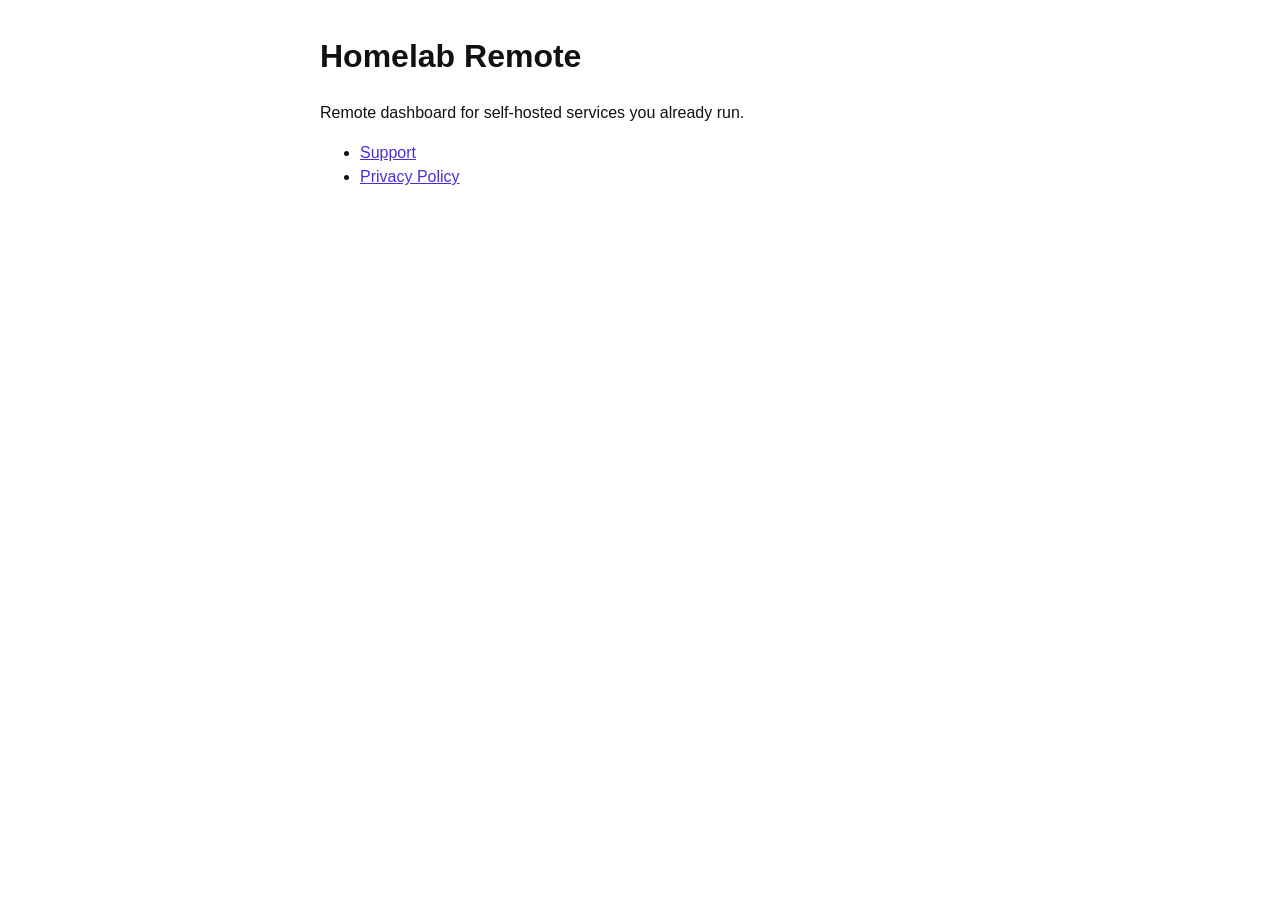
==== index.html @ 2dbc8e40 "Add Homelab Remote support and privacy pages for App Store Connect." ====
<!DOCTYPE html>
<html lang="en">
<head>
  <meta charset="utf-8" />
  <meta name="viewport" content="width=device-width, initial-scale=1" />
  <title>Homelab Remote</title>
  <style>
    body { font-family: -apple-system, BlinkMacSystemFont, "Segoe UI", sans-serif; max-width: 40rem; margin: 2rem auto; padding: 0 1.25rem; line-height: 1.5; color: #111; }
    a { color: #4b2fd6; }
  </style>
</head>
<body>
  <h1>Homelab Remote</h1>
  <p>Remote dashboard for self-hosted services you already run.</p>
  <ul>
    <li><a href="support.html">Support</a></li>
    <li><a href="privacy.html">Privacy Policy</a></li>
  </ul>
</body>
</html>
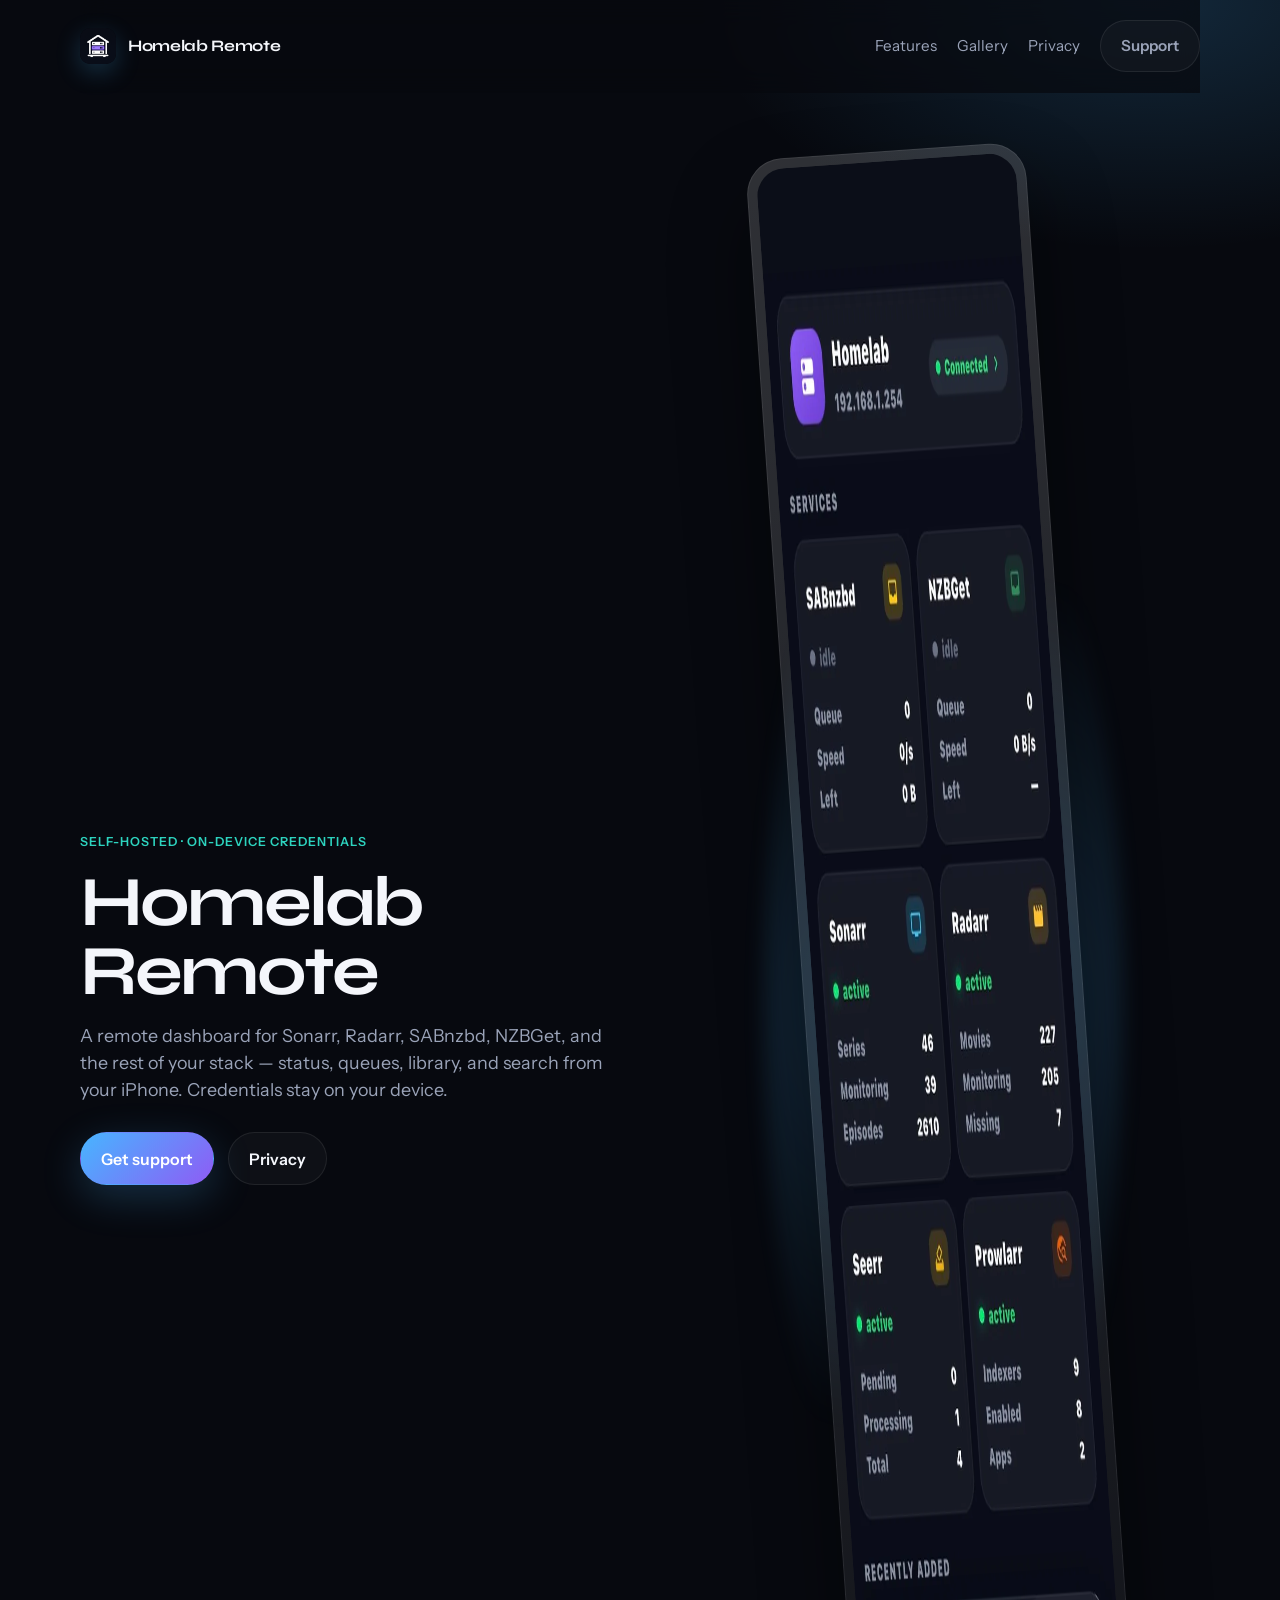
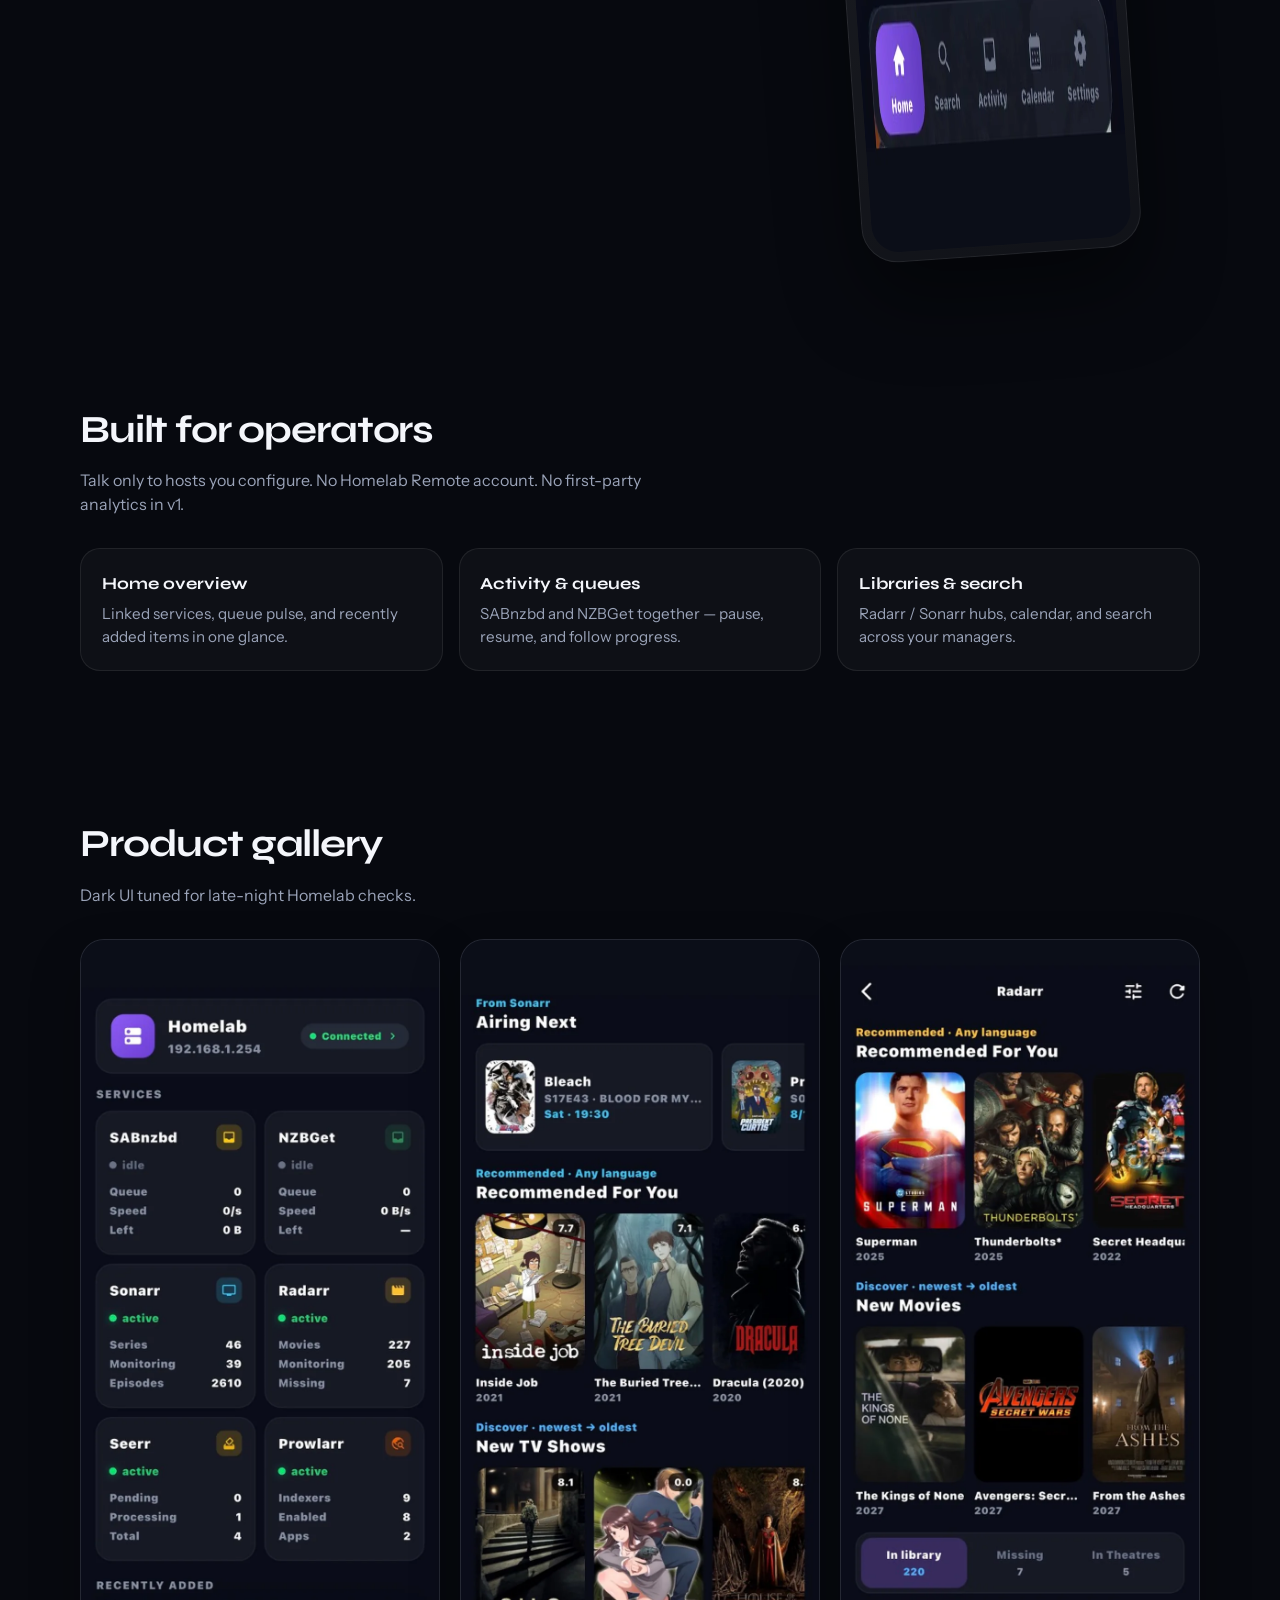
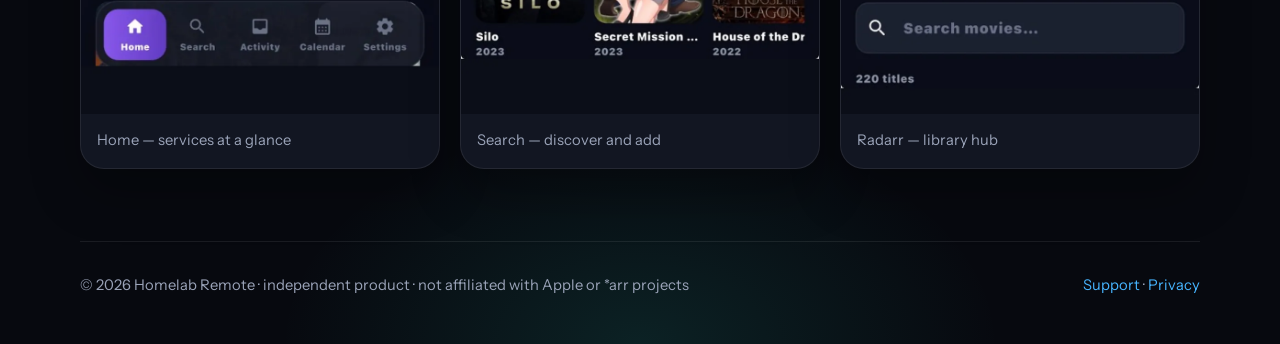
==== commit 20846dc7: "Publish stylish landing page with screenshots (site only)." ====
--- a/index.html
+++ b/index.html
@@ -3,18 +3,305 @@
 <head>
   <meta charset="utf-8" />
   <meta name="viewport" content="width=device-width, initial-scale=1" />
-  <title>Homelab Remote</title>
+  <title>Homelab Remote — your stack, on your phone</title>
+  <meta name="description" content="Homelab Remote is a remote dashboard for Sonarr, Radarr, SABnzbd, NZBGet, and other self-hosted services you already run." />
+  <link rel="icon" href="media/app-icon.png" />
+  <link rel="preconnect" href="https://fonts.googleapis.com" />
+  <link rel="preconnect" href="https://fonts.gstatic.com" crossorigin />
+  <link href="https://fonts.googleapis.com/css2?family=Instrument+Sans:wght@400;500;600;700&family=Syne:wght@600;700;800&display=swap" rel="stylesheet" />
   <style>
-    body { font-family: -apple-system, BlinkMacSystemFont, "Segoe UI", sans-serif; max-width: 40rem; margin: 2rem auto; padding: 0 1.25rem; line-height: 1.5; color: #111; }
-    a { color: #4b2fd6; }
+    :root {
+      --bg: #07090f;
+      --bg-elev: #121622;
+      --line: rgba(255,255,255,0.08);
+      --text: #f4f6fb;
+      --muted: #9aa3b8;
+      --cyan: #47b5ff;
+      --teal: #2dd4bf;
+      --violet: #8e5cf5;
+      --glow: rgba(71, 181, 255, 0.22);
+    }
+    * { box-sizing: border-box; }
+    html { scroll-behavior: smooth; }
+    body {
+      margin: 0;
+      font-family: "Instrument Sans", system-ui, sans-serif;
+      color: var(--text);
+      background:
+        radial-gradient(1200px 600px at 10% -10%, rgba(142, 92, 245, 0.28), transparent 55%),
+        radial-gradient(900px 500px at 90% 0%, rgba(71, 181, 255, 0.18), transparent 50%),
+        radial-gradient(800px 500px at 50% 100%, rgba(45, 212, 191, 0.12), transparent 45%),
+        var(--bg);
+      line-height: 1.5;
+    }
+    a { color: inherit; text-decoration: none; }
+    .wrap { width: min(1120px, calc(100% - 2.5rem)); margin-inline: auto; }
+    header {
+      display: flex;
+      align-items: center;
+      justify-content: space-between;
+      padding: 1.25rem 0;
+      position: sticky;
+      top: 0;
+      z-index: 20;
+      backdrop-filter: blur(14px);
+      background: rgba(7, 9, 15, 0.72);
+      border-bottom: 1px solid transparent;
+    }
+    header.is-stuck { border-bottom-color: var(--line); }
+    .brand {
+      display: flex;
+      align-items: center;
+      gap: 0.75rem;
+      font-family: Syne, sans-serif;
+      font-weight: 700;
+      letter-spacing: -0.02em;
+    }
+    .brand img {
+      width: 36px;
+      height: 36px;
+      border-radius: 10px;
+      box-shadow: 0 8px 24px var(--glow);
+    }
+    nav { display: flex; gap: 1.25rem; align-items: center; color: var(--muted); font-size: 0.95rem; }
+    nav a:hover { color: var(--text); }
+    .btn {
+      display: inline-flex;
+      align-items: center;
+      justify-content: center;
+      gap: 0.5rem;
+      padding: 0.85rem 1.25rem;
+      border-radius: 999px;
+      font-weight: 600;
+      border: 1px solid var(--line);
+      transition: transform 0.2s ease, background 0.2s ease, border-color 0.2s ease;
+    }
+    .btn:hover { transform: translateY(-1px); }
+    .btn-primary {
+      background: linear-gradient(135deg, var(--cyan), var(--violet));
+      border-color: transparent;
+      color: white;
+      box-shadow: 0 12px 40px var(--glow);
+    }
+    .btn-ghost { background: rgba(255,255,255,0.03); }
+    .hero {
+      display: grid;
+      grid-template-columns: 1.05fr 0.95fr;
+      gap: 2.5rem;
+      align-items: center;
+      padding: 3.5rem 0 4.5rem;
+      min-height: calc(100vh - 5rem);
+    }
+    .eyebrow {
+      color: var(--teal);
+      font-weight: 600;
+      letter-spacing: 0.08em;
+      text-transform: uppercase;
+      font-size: 0.78rem;
+      margin-bottom: 1rem;
+    }
+    h1 {
+      font-family: Syne, sans-serif;
+      font-size: clamp(2.6rem, 6vw, 4.4rem);
+      line-height: 0.98;
+      letter-spacing: -0.04em;
+      margin: 0 0 1.1rem;
+    }
+    .lede {
+      color: var(--muted);
+      font-size: 1.12rem;
+      max-width: 34rem;
+      margin: 0 0 1.75rem;
+    }
+    .cta-row { display: flex; flex-wrap: wrap; gap: 0.85rem; }
+    .phone-stage {
+      position: relative;
+      display: grid;
+      place-items: center;
+      min-height: 560px;
+    }
+    .phone-stage::before {
+      content: "";
+      position: absolute;
+      width: 70%;
+      height: 70%;
+      border-radius: 50%;
+      background: radial-gradient(circle, var(--glow), transparent 70%);
+      filter: blur(10px);
+    }
+    .phone {
+      position: relative;
+      width: min(280px, 70vw);
+      border-radius: 36px;
+      padding: 10px;
+      background: linear-gradient(160deg, rgba(255,255,255,0.16), rgba(255,255,255,0.04));
+      box-shadow:
+        0 40px 80px rgba(0,0,0,0.45),
+        inset 0 0 0 1px rgba(255,255,255,0.08);
+      transform: rotate(-4deg);
+      animation: float 6s ease-in-out infinite;
+    }
+    .phone img {
+      display: block;
+      width: 100%;
+      border-radius: 28px;
+      background: #0b0d17;
+    }
+    @keyframes float {
+      0%, 100% { transform: rotate(-4deg) translateY(0); }
+      50% { transform: rotate(-3deg) translateY(-12px); }
+    }
+    .section { padding: 4.5rem 0; }
+    .section h2 {
+      font-family: Syne, sans-serif;
+      font-size: clamp(1.8rem, 3vw, 2.5rem);
+      letter-spacing: -0.03em;
+      margin: 0 0 0.6rem;
+    }
+    .section .sub { color: var(--muted); max-width: 36rem; margin: 0 0 2rem; }
+    .shots {
+      display: grid;
+      grid-template-columns: repeat(3, 1fr);
+      gap: 1.25rem;
+    }
+    .shot {
+      margin: 0;
+      border-radius: 24px;
+      overflow: hidden;
+      border: 1px solid var(--line);
+      background: var(--bg-elev);
+      box-shadow: 0 24px 50px rgba(0,0,0,0.28);
+      transition: transform 0.25s ease;
+    }
+    .shot:hover { transform: translateY(-6px); }
+    .shot img { width: 100%; display: block; }
+    .shot figcaption {
+      padding: 0.9rem 1rem 1.1rem;
+      color: var(--muted);
+      font-size: 0.92rem;
+    }
+    .grid-3 {
+      display: grid;
+      grid-template-columns: repeat(3, 1fr);
+      gap: 1rem;
+    }
+    .card {
+      padding: 1.35rem 1.3rem;
+      border-radius: 20px;
+      background: rgba(255,255,255,0.03);
+      border: 1px solid var(--line);
+    }
+    .card h3 {
+      margin: 0 0 0.45rem;
+      font-size: 1.05rem;
+      font-family: Syne, sans-serif;
+    }
+    .card p { margin: 0; color: var(--muted); font-size: 0.95rem; }
+    footer {
+      border-top: 1px solid var(--line);
+      padding: 2rem 0 3rem;
+      color: var(--muted);
+      display: flex;
+      justify-content: space-between;
+      gap: 1rem;
+      flex-wrap: wrap;
+      font-size: 0.92rem;
+    }
+    footer a { color: var(--cyan); }
+    @media (max-width: 900px) {
+      .hero { grid-template-columns: 1fr; padding-top: 2rem; min-height: auto; }
+      .phone { transform: none; animation: none; }
+      .shots, .grid-3 { grid-template-columns: 1fr; }
+      nav .hide-sm { display: none; }
+    }
   </style>
 </head>
 <body>
-  <h1>Homelab Remote</h1>
-  <p>Remote dashboard for self-hosted services you already run.</p>
-  <ul>
-    <li><a href="support.html">Support</a></li>
-    <li><a href="privacy.html">Privacy Policy</a></li>
-  </ul>
+  <div class="wrap">
+    <header id="topnav">
+      <a class="brand" href="./">
+        <img src="media/app-icon.png" alt="" width="36" height="36" />
+        Homelab Remote
+      </a>
+      <nav>
+        <a class="hide-sm" href="#features">Features</a>
+        <a class="hide-sm" href="#gallery">Gallery</a>
+        <a class="hide-sm" href="privacy.html">Privacy</a>
+        <a class="btn btn-ghost" href="support.html">Support</a>
+      </nav>
+    </header>
+
+    <section class="hero">
+      <div>
+        <p class="eyebrow">Self-hosted · on-device credentials</p>
+        <h1>Homelab Remote</h1>
+        <p class="lede">
+          A remote dashboard for Sonarr, Radarr, SABnzbd, NZBGet, and the rest of
+          your stack — status, queues, library, and search from your iPhone.
+          Credentials stay on your device.
+        </p>
+        <div class="cta-row">
+          <a class="btn btn-primary" href="support.html">Get support</a>
+          <a class="btn btn-ghost" href="privacy.html">Privacy</a>
+        </div>
+      </div>
+      <div class="phone-stage" aria-hidden="true">
+        <div class="phone">
+          <img src="media/shot-home.webp" alt="Homelab Remote home screen" width="780" height="1688" />
+        </div>
+      </div>
+    </section>
+
+    <section class="section" id="features">
+      <h2>Built for operators</h2>
+      <p class="sub">Talk only to hosts you configure. No Homelab Remote account. No first-party analytics in v1.</p>
+      <div class="grid-3">
+        <article class="card">
+          <h3>Home overview</h3>
+          <p>Linked services, queue pulse, and recently added items in one glance.</p>
+        </article>
+        <article class="card">
+          <h3>Activity &amp; queues</h3>
+          <p>SABnzbd and NZBGet together — pause, resume, and follow progress.</p>
+        </article>
+        <article class="card">
+          <h3>Libraries &amp; search</h3>
+          <p>Radarr / Sonarr hubs, calendar, and search across your managers.</p>
+        </article>
+      </div>
+    </section>
+
+    <section class="section" id="gallery">
+      <h2>Product gallery</h2>
+      <p class="sub">Dark UI tuned for late-night Homelab checks.</p>
+      <div class="shots">
+        <figure class="shot">
+          <img src="media/shot-home.webp" alt="Home dashboard with linked services" loading="lazy" />
+          <figcaption>Home — services at a glance</figcaption>
+        </figure>
+        <figure class="shot">
+          <img src="media/shot-search.webp" alt="Search and discovery rails" loading="lazy" />
+          <figcaption>Search — discover and add</figcaption>
+        </figure>
+        <figure class="shot">
+          <img src="media/shot-radarr.webp" alt="Radarr library hub" loading="lazy" />
+          <figcaption>Radarr — library hub</figcaption>
+        </figure>
+      </div>
+    </section>
+
+    <footer>
+      <div>© <span id="y"></span> Homelab Remote · independent product · not affiliated with Apple or *arr projects</div>
+      <div>
+        <a href="support.html">Support</a> ·
+        <a href="privacy.html">Privacy</a>
+      </div>
+    </footer>
+  </div>
+  <script>
+    document.getElementById('y').textContent = new Date().getFullYear();
+    const nav = document.getElementById('topnav');
+    addEventListener('scroll', () => nav.classList.toggle('is-stuck', scrollY > 8), { passive: true });
+  </script>
 </body>
 </html>
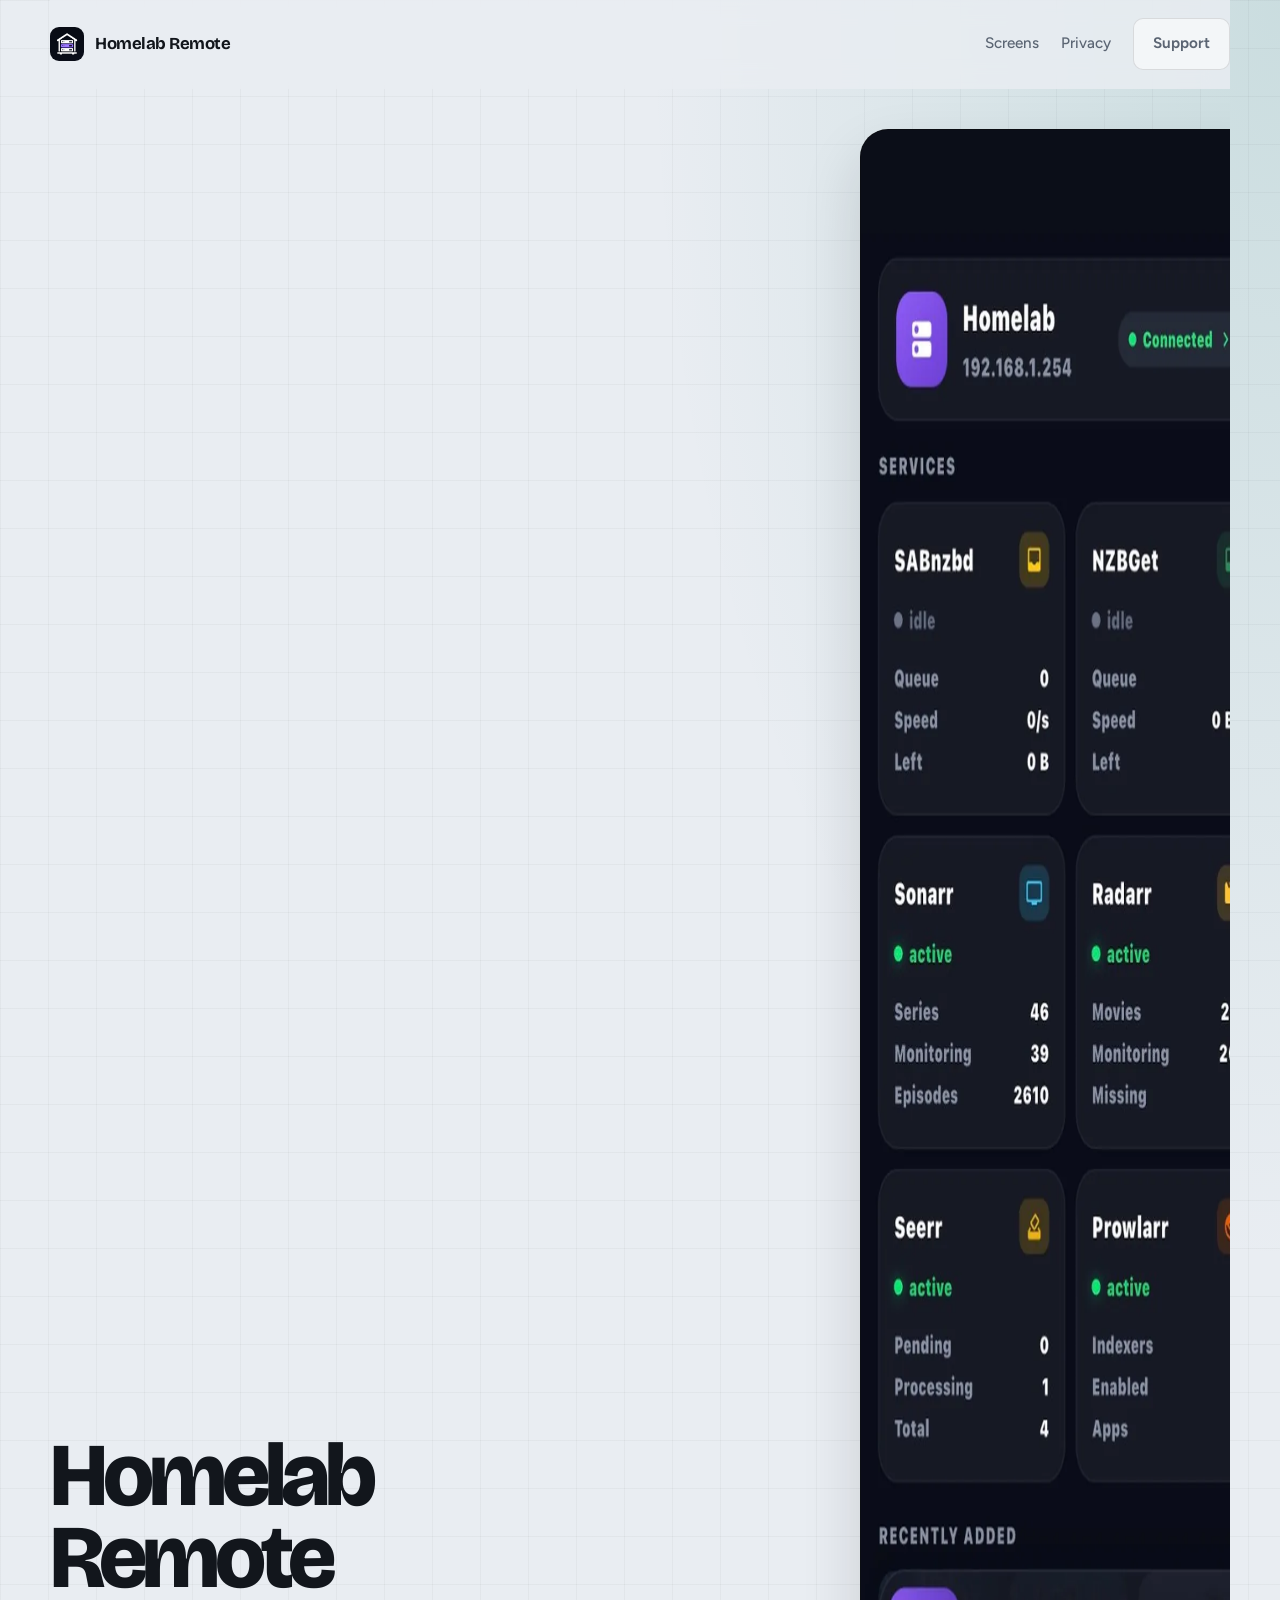
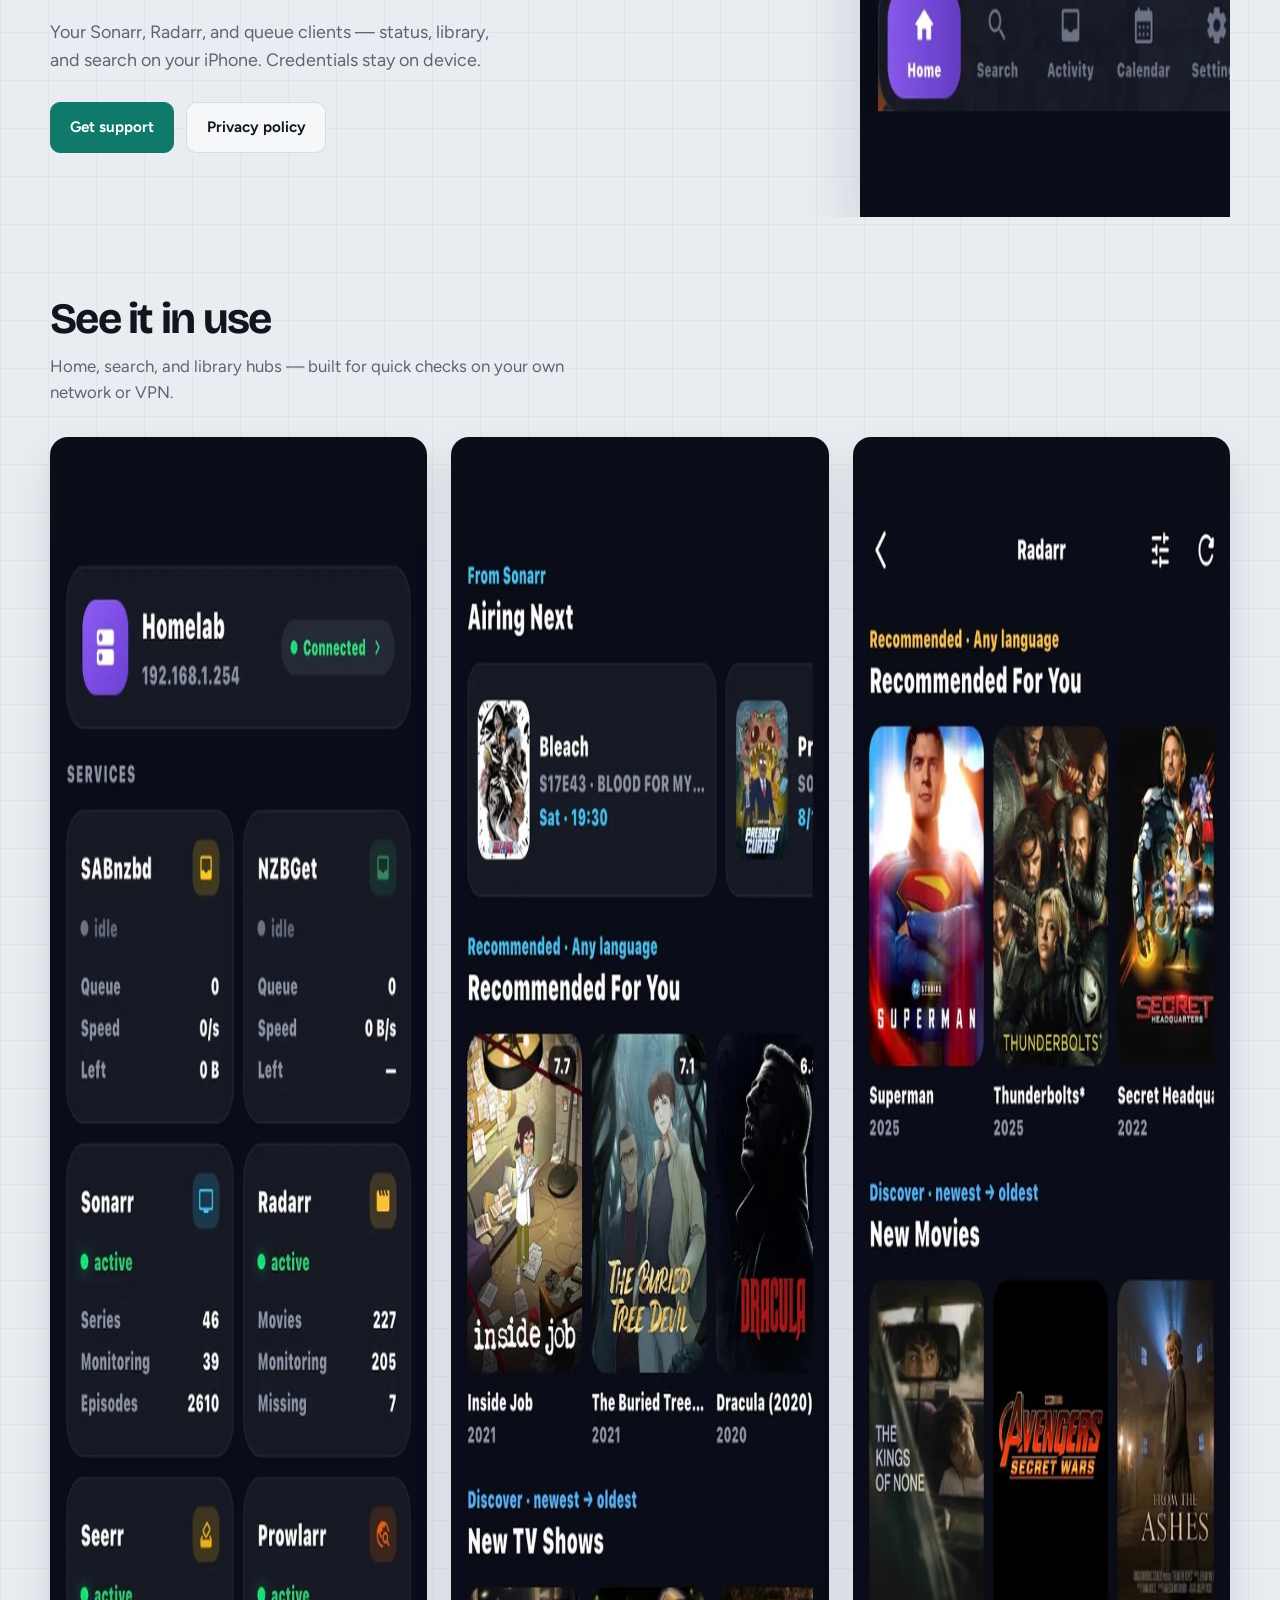
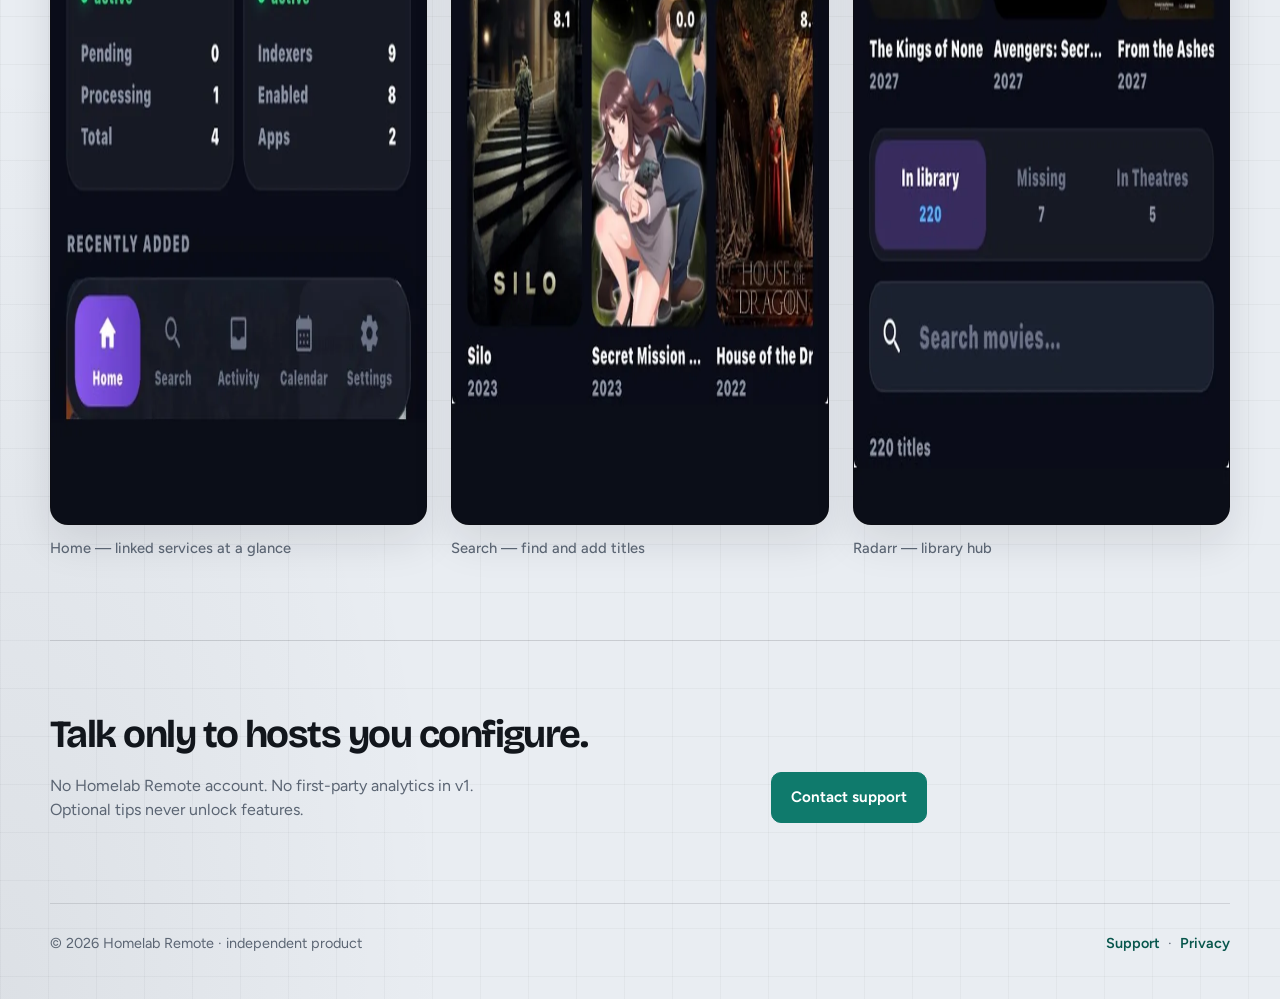
==== commit eb725637: "Redesign landing: daylight grid layout, shared styles. Replace the dark purple-glow page with a ligh" ====
--- a/index.html
+++ b/index.html
@@ -3,297 +3,80 @@
 <head>
   <meta charset="utf-8" />
   <meta name="viewport" content="width=device-width, initial-scale=1" />
-  <title>Homelab Remote — your stack, on your phone</title>
-  <meta name="description" content="Homelab Remote is a remote dashboard for Sonarr, Radarr, SABnzbd, NZBGet, and other self-hosted services you already run." />
+  <title>Homelab Remote</title>
+  <meta name="description" content="Remote control for Sonarr, Radarr, SABnzbd, NZBGet, and the rest of your self-hosted stack — from your iPhone." />
   <link rel="icon" href="media/app-icon.png" />
   <link rel="preconnect" href="https://fonts.googleapis.com" />
   <link rel="preconnect" href="https://fonts.gstatic.com" crossorigin />
-  <link href="https://fonts.googleapis.com/css2?family=Instrument+Sans:wght@400;500;600;700&family=Syne:wght@600;700;800&display=swap" rel="stylesheet" />
-  <style>
-    :root {
-      --bg: #07090f;
-      --bg-elev: #121622;
-      --line: rgba(255,255,255,0.08);
-      --text: #f4f6fb;
-      --muted: #9aa3b8;
-      --cyan: #47b5ff;
-      --teal: #2dd4bf;
-      --violet: #8e5cf5;
-      --glow: rgba(71, 181, 255, 0.22);
-    }
-    * { box-sizing: border-box; }
-    html { scroll-behavior: smooth; }
-    body {
-      margin: 0;
-      font-family: "Instrument Sans", system-ui, sans-serif;
-      color: var(--text);
-      background:
-        radial-gradient(1200px 600px at 10% -10%, rgba(142, 92, 245, 0.28), transparent 55%),
-        radial-gradient(900px 500px at 90% 0%, rgba(71, 181, 255, 0.18), transparent 50%),
-        radial-gradient(800px 500px at 50% 100%, rgba(45, 212, 191, 0.12), transparent 45%),
-        var(--bg);
-      line-height: 1.5;
-    }
-    a { color: inherit; text-decoration: none; }
-    .wrap { width: min(1120px, calc(100% - 2.5rem)); margin-inline: auto; }
-    header {
-      display: flex;
-      align-items: center;
-      justify-content: space-between;
-      padding: 1.25rem 0;
-      position: sticky;
-      top: 0;
-      z-index: 20;
-      backdrop-filter: blur(14px);
-      background: rgba(7, 9, 15, 0.72);
-      border-bottom: 1px solid transparent;
-    }
-    header.is-stuck { border-bottom-color: var(--line); }
-    .brand {
-      display: flex;
-      align-items: center;
-      gap: 0.75rem;
-      font-family: Syne, sans-serif;
-      font-weight: 700;
-      letter-spacing: -0.02em;
-    }
-    .brand img {
-      width: 36px;
-      height: 36px;
-      border-radius: 10px;
-      box-shadow: 0 8px 24px var(--glow);
-    }
-    nav { display: flex; gap: 1.25rem; align-items: center; color: var(--muted); font-size: 0.95rem; }
-    nav a:hover { color: var(--text); }
-    .btn {
-      display: inline-flex;
-      align-items: center;
-      justify-content: center;
-      gap: 0.5rem;
-      padding: 0.85rem 1.25rem;
-      border-radius: 999px;
-      font-weight: 600;
-      border: 1px solid var(--line);
-      transition: transform 0.2s ease, background 0.2s ease, border-color 0.2s ease;
-    }
-    .btn:hover { transform: translateY(-1px); }
-    .btn-primary {
-      background: linear-gradient(135deg, var(--cyan), var(--violet));
-      border-color: transparent;
-      color: white;
-      box-shadow: 0 12px 40px var(--glow);
-    }
-    .btn-ghost { background: rgba(255,255,255,0.03); }
-    .hero {
-      display: grid;
-      grid-template-columns: 1.05fr 0.95fr;
-      gap: 2.5rem;
-      align-items: center;
-      padding: 3.5rem 0 4.5rem;
-      min-height: calc(100vh - 5rem);
-    }
-    .eyebrow {
-      color: var(--teal);
-      font-weight: 600;
-      letter-spacing: 0.08em;
-      text-transform: uppercase;
-      font-size: 0.78rem;
-      margin-bottom: 1rem;
-    }
-    h1 {
-      font-family: Syne, sans-serif;
-      font-size: clamp(2.6rem, 6vw, 4.4rem);
-      line-height: 0.98;
-      letter-spacing: -0.04em;
-      margin: 0 0 1.1rem;
-    }
-    .lede {
-      color: var(--muted);
-      font-size: 1.12rem;
-      max-width: 34rem;
-      margin: 0 0 1.75rem;
-    }
-    .cta-row { display: flex; flex-wrap: wrap; gap: 0.85rem; }
-    .phone-stage {
-      position: relative;
-      display: grid;
-      place-items: center;
-      min-height: 560px;
-    }
-    .phone-stage::before {
-      content: "";
-      position: absolute;
-      width: 70%;
-      height: 70%;
-      border-radius: 50%;
-      background: radial-gradient(circle, var(--glow), transparent 70%);
-      filter: blur(10px);
-    }
-    .phone {
-      position: relative;
-      width: min(280px, 70vw);
-      border-radius: 36px;
-      padding: 10px;
-      background: linear-gradient(160deg, rgba(255,255,255,0.16), rgba(255,255,255,0.04));
-      box-shadow:
-        0 40px 80px rgba(0,0,0,0.45),
-        inset 0 0 0 1px rgba(255,255,255,0.08);
-      transform: rotate(-4deg);
-      animation: float 6s ease-in-out infinite;
-    }
-    .phone img {
-      display: block;
-      width: 100%;
-      border-radius: 28px;
-      background: #0b0d17;
-    }
-    @keyframes float {
-      0%, 100% { transform: rotate(-4deg) translateY(0); }
-      50% { transform: rotate(-3deg) translateY(-12px); }
-    }
-    .section { padding: 4.5rem 0; }
-    .section h2 {
-      font-family: Syne, sans-serif;
-      font-size: clamp(1.8rem, 3vw, 2.5rem);
-      letter-spacing: -0.03em;
-      margin: 0 0 0.6rem;
-    }
-    .section .sub { color: var(--muted); max-width: 36rem; margin: 0 0 2rem; }
-    .shots {
-      display: grid;
-      grid-template-columns: repeat(3, 1fr);
-      gap: 1.25rem;
-    }
-    .shot {
-      margin: 0;
-      border-radius: 24px;
-      overflow: hidden;
-      border: 1px solid var(--line);
-      background: var(--bg-elev);
-      box-shadow: 0 24px 50px rgba(0,0,0,0.28);
-      transition: transform 0.25s ease;
-    }
-    .shot:hover { transform: translateY(-6px); }
-    .shot img { width: 100%; display: block; }
-    .shot figcaption {
-      padding: 0.9rem 1rem 1.1rem;
-      color: var(--muted);
-      font-size: 0.92rem;
-    }
-    .grid-3 {
-      display: grid;
-      grid-template-columns: repeat(3, 1fr);
-      gap: 1rem;
-    }
-    .card {
-      padding: 1.35rem 1.3rem;
-      border-radius: 20px;
-      background: rgba(255,255,255,0.03);
-      border: 1px solid var(--line);
-    }
-    .card h3 {
-      margin: 0 0 0.45rem;
-      font-size: 1.05rem;
-      font-family: Syne, sans-serif;
-    }
-    .card p { margin: 0; color: var(--muted); font-size: 0.95rem; }
-    footer {
-      border-top: 1px solid var(--line);
-      padding: 2rem 0 3rem;
-      color: var(--muted);
-      display: flex;
-      justify-content: space-between;
-      gap: 1rem;
-      flex-wrap: wrap;
-      font-size: 0.92rem;
-    }
-    footer a { color: var(--cyan); }
-    @media (max-width: 900px) {
-      .hero { grid-template-columns: 1fr; padding-top: 2rem; min-height: auto; }
-      .phone { transform: none; animation: none; }
-      .shots, .grid-3 { grid-template-columns: 1fr; }
-      nav .hide-sm { display: none; }
-    }
-  </style>
+  <link href="https://fonts.googleapis.com/css2?family=Bricolage+Grotesque:opsz,wght@12..96,600;700;800&family=Figtree:wght@400;500;600;700&display=swap" rel="stylesheet" />
+  <link rel="stylesheet" href="site.css" />
 </head>
 <body>
   <div class="wrap">
-    <header id="topnav">
+    <header class="top" id="topnav">
       <a class="brand" href="./">
-        <img src="media/app-icon.png" alt="" width="36" height="36" />
+        <img src="media/app-icon.png" alt="" width="34" height="34" />
         Homelab Remote
       </a>
-      <nav>
-        <a class="hide-sm" href="#features">Features</a>
-        <a class="hide-sm" href="#gallery">Gallery</a>
+      <nav class="nav">
+        <a class="hide-sm" href="#gallery">Screens</a>
         <a class="hide-sm" href="privacy.html">Privacy</a>
         <a class="btn btn-ghost" href="support.html">Support</a>
       </nav>
     </header>
 
     <section class="hero">
-      <div>
-        <p class="eyebrow">Self-hosted · on-device credentials</p>
-        <h1>Homelab Remote</h1>
-        <p class="lede">
-          A remote dashboard for Sonarr, Radarr, SABnzbd, NZBGet, and the rest of
-          your stack — status, queues, library, and search from your iPhone.
-          Credentials stay on your device.
+      <div class="hero-copy">
+        <h1 class="hero-brand">Homelab Remote</h1>
+        <p class="hero-line">
+          Your Sonarr, Radarr, and queue clients — status, library, and search on your iPhone. Credentials stay on device.
         </p>
         <div class="cta-row">
           <a class="btn btn-primary" href="support.html">Get support</a>
-          <a class="btn btn-ghost" href="privacy.html">Privacy</a>
+          <a class="btn btn-ghost" href="privacy.html">Privacy policy</a>
         </div>
       </div>
-      <div class="phone-stage" aria-hidden="true">
-        <div class="phone">
-          <img src="media/shot-home.webp" alt="Homelab Remote home screen" width="780" height="1688" />
-        </div>
-      </div>
-    </section>
-
-    <section class="section" id="features">
-      <h2>Built for operators</h2>
-      <p class="sub">Talk only to hosts you configure. No Homelab Remote account. No first-party analytics in v1.</p>
-      <div class="grid-3">
-        <article class="card">
-          <h3>Home overview</h3>
-          <p>Linked services, queue pulse, and recently added items in one glance.</p>
-        </article>
-        <article class="card">
-          <h3>Activity &amp; queues</h3>
-          <p>SABnzbd and NZBGet together — pause, resume, and follow progress.</p>
-        </article>
-        <article class="card">
-          <h3>Libraries &amp; search</h3>
-          <p>Radarr / Sonarr hubs, calendar, and search across your managers.</p>
-        </article>
+      <div class="hero-visual" aria-hidden="true">
+        <img src="media/shot-home.webp" alt="" width="780" height="1688" />
       </div>
     </section>
 
     <section class="section" id="gallery">
-      <h2>Product gallery</h2>
-      <p class="sub">Dark UI tuned for late-night Homelab checks.</p>
-      <div class="shots">
-        <figure class="shot">
-          <img src="media/shot-home.webp" alt="Home dashboard with linked services" loading="lazy" />
-          <figcaption>Home — services at a glance</figcaption>
+      <div class="section-head">
+        <h2>See it in use</h2>
+        <p class="sub">Home, search, and library hubs — built for quick checks on your own network or VPN.</p>
+      </div>
+      <div class="gallery">
+        <figure>
+          <img src="media/shot-home.webp" alt="Home dashboard with linked services" loading="lazy" width="780" height="1688" />
+          <figcaption>Home — linked services at a glance</figcaption>
         </figure>
-        <figure class="shot">
-          <img src="media/shot-search.webp" alt="Search and discovery rails" loading="lazy" />
-          <figcaption>Search — discover and add</figcaption>
+        <figure>
+          <img src="media/shot-search.webp" alt="Search across managers" loading="lazy" width="780" height="1688" />
+          <figcaption>Search — find and add titles</figcaption>
         </figure>
-        <figure class="shot">
-          <img src="media/shot-radarr.webp" alt="Radarr library hub" loading="lazy" />
+        <figure>
+          <img src="media/shot-radarr.webp" alt="Radarr library hub" loading="lazy" width="780" height="1688" />
           <figcaption>Radarr — library hub</figcaption>
         </figure>
       </div>
     </section>
 
-    <footer>
-      <div>© <span id="y"></span> Homelab Remote · independent product · not affiliated with Apple or *arr projects</div>
+    <section class="closing">
       <div>
-        <a href="support.html">Support</a> ·
+        <h2>Talk only to hosts you configure.</h2>
+        <p>No Homelab Remote account. No first-party analytics in v1. Optional tips never unlock features.</p>
+      </div>
+      <div>
+        <a class="btn btn-primary" href="support.html">Contact support</a>
+      </div>
+    </section>
+
+    <footer class="site-footer">
+      <div>© <span id="y"></span> Homelab Remote · independent product</div>
+      <div>
+        <a href="support.html">Support</a>
+        &nbsp;·&nbsp;
         <a href="privacy.html">Privacy</a>
       </div>
     </footer>
--- a/site.css
+++ b/site.css
@@ -0,0 +1,311 @@
+:root {
+  --paper: #e9edf2;
+  --ink: #12161c;
+  --muted: #5b6573;
+  --line: rgba(18, 22, 28, 0.12);
+  --accent: #0f7a6c;
+  --accent-ink: #08564c;
+  --surface: rgba(255, 255, 255, 0.55);
+  --shadow: 0 28px 60px rgba(18, 22, 28, 0.14);
+  --font-display: "Bricolage Grotesque", sans-serif;
+  --font-body: "Figtree", system-ui, sans-serif;
+}
+
+* { box-sizing: border-box; }
+html { scroll-behavior: smooth; }
+body {
+  margin: 0;
+  color: var(--ink);
+  font-family: var(--font-body);
+  background-color: var(--paper);
+  background-image:
+    linear-gradient(rgba(18, 22, 28, 0.035) 1px, transparent 1px),
+    linear-gradient(90deg, rgba(18, 22, 28, 0.035) 1px, transparent 1px),
+    radial-gradient(ellipse 90% 55% at 100% 0%, rgba(15, 122, 108, 0.14), transparent 55%),
+    radial-gradient(ellipse 70% 45% at 0% 100%, rgba(18, 22, 28, 0.06), transparent 50%);
+  background-size: 48px 48px, 48px 48px, auto, auto;
+  line-height: 1.55;
+  min-height: 100vh;
+}
+a { color: inherit; text-decoration: none; }
+img { max-width: 100%; display: block; }
+
+.wrap {
+  width: min(1180px, calc(100% - 2.5rem));
+  margin-inline: auto;
+}
+
+.top {
+  display: flex;
+  align-items: center;
+  justify-content: space-between;
+  padding: 1.15rem 0;
+  position: sticky;
+  top: 0;
+  z-index: 30;
+  backdrop-filter: blur(12px);
+  background: color-mix(in srgb, var(--paper) 82%, transparent);
+  border-bottom: 1px solid transparent;
+}
+.top.is-stuck { border-bottom-color: var(--line); }
+
+.brand {
+  display: inline-flex;
+  align-items: center;
+  gap: 0.7rem;
+  font-family: var(--font-display);
+  font-weight: 700;
+  letter-spacing: -0.03em;
+  font-size: 1.05rem;
+}
+.brand img {
+  width: 34px;
+  height: 34px;
+  border-radius: 9px;
+}
+
+.nav {
+  display: flex;
+  gap: 1.35rem;
+  align-items: center;
+  color: var(--muted);
+  font-size: 0.95rem;
+  font-weight: 500;
+}
+.nav a:hover { color: var(--ink); }
+
+.btn {
+  display: inline-flex;
+  align-items: center;
+  justify-content: center;
+  gap: 0.45rem;
+  padding: 0.8rem 1.2rem;
+  border-radius: 10px;
+  font-weight: 650;
+  font-size: 0.95rem;
+  border: 1px solid var(--line);
+  transition: transform 0.25s ease, background 0.25s ease, color 0.25s ease;
+}
+.btn:hover { transform: translateY(-2px); }
+.btn-primary {
+  background: var(--accent);
+  border-color: var(--accent);
+  color: #fff;
+}
+.btn-primary:hover { background: var(--accent-ink); }
+.btn-ghost {
+  background: var(--surface);
+}
+
+/* —— Landing hero: one composition —— */
+.hero {
+  display: grid;
+  grid-template-columns: minmax(0, 0.95fr) minmax(0, 1.05fr);
+  gap: 1.5rem;
+  align-items: end;
+  min-height: calc(100svh - 4.5rem);
+  padding: 2.5rem 0 0;
+  overflow: hidden;
+}
+.hero-copy {
+  padding-bottom: 4rem;
+  animation: rise 0.8s ease both;
+}
+.hero-brand {
+  font-family: var(--font-display);
+  font-weight: 800;
+  font-size: clamp(3rem, 8vw, 5.6rem);
+  line-height: 0.92;
+  letter-spacing: -0.055em;
+  margin: 0 0 1.15rem;
+}
+.hero-line {
+  margin: 0 0 1.75rem;
+  max-width: 28rem;
+  color: var(--muted);
+  font-size: 1.12rem;
+}
+.cta-row {
+  display: flex;
+  flex-wrap: wrap;
+  gap: 0.75rem;
+}
+
+.hero-visual {
+  position: relative;
+  display: flex;
+  align-items: flex-end;
+  justify-content: flex-end;
+  min-height: 560px;
+  margin-right: calc((100vw - min(1180px, 100vw - 2.5rem)) / -2);
+  animation: slide-in 1s cubic-bezier(0.22, 1, 0.36, 1) 0.15s both;
+}
+.hero-visual img {
+  width: min(420px, 78vw);
+  border-radius: 28px 0 0 0;
+  box-shadow: var(--shadow);
+  border: 1px solid var(--line);
+  border-right: 0;
+  background: #0b0d12;
+}
+
+.section {
+  padding: 5rem 0 1rem;
+}
+.section-head {
+  max-width: 34rem;
+  margin-bottom: 2rem;
+  animation: rise 0.7s ease both;
+}
+.section h2 {
+  font-family: var(--font-display);
+  font-size: clamp(1.9rem, 3.4vw, 2.7rem);
+  letter-spacing: -0.04em;
+  line-height: 1.05;
+  margin: 0 0 0.65rem;
+}
+.section p.sub {
+  margin: 0;
+  color: var(--muted);
+  font-size: 1.05rem;
+}
+
+.gallery {
+  display: grid;
+  grid-template-columns: repeat(3, 1fr);
+  gap: 1.5rem;
+  padding-bottom: 2rem;
+}
+.gallery figure {
+  margin: 0;
+  animation: rise 0.75s ease both;
+}
+.gallery figure:nth-child(2) { animation-delay: 0.08s; }
+.gallery figure:nth-child(3) { animation-delay: 0.16s; }
+.gallery img {
+  width: 100%;
+  border-radius: 18px;
+  border: 1px solid var(--line);
+  box-shadow: 0 18px 40px rgba(18, 22, 28, 0.1);
+  background: #0b0d12;
+  transition: transform 0.35s ease;
+}
+.gallery figure:hover img { transform: translateY(-6px); }
+.gallery figcaption {
+  margin-top: 0.75rem;
+  color: var(--muted);
+  font-size: 0.92rem;
+  font-weight: 500;
+}
+
+.closing {
+  padding: 4rem 0 5rem;
+  border-top: 1px solid var(--line);
+  margin-top: 2rem;
+  display: grid;
+  grid-template-columns: 1.2fr 0.8fr;
+  gap: 2rem;
+  align-items: end;
+}
+.closing h2 {
+  font-family: var(--font-display);
+  font-size: clamp(1.8rem, 3vw, 2.4rem);
+  letter-spacing: -0.04em;
+  margin: 0 0 0.6rem;
+}
+.closing p {
+  margin: 0;
+  color: var(--muted);
+  max-width: 28rem;
+}
+
+.site-footer {
+  border-top: 1px solid var(--line);
+  padding: 1.75rem 0 2.75rem;
+  display: flex;
+  justify-content: space-between;
+  gap: 1rem;
+  flex-wrap: wrap;
+  color: var(--muted);
+  font-size: 0.9rem;
+}
+.site-footer a {
+  color: var(--accent-ink);
+  font-weight: 600;
+}
+
+/* —— Support / Privacy —— */
+.page {
+  padding: 2.5rem 0 4rem;
+  max-width: 40rem;
+  animation: rise 0.65s ease both;
+}
+.page h1 {
+  font-family: var(--font-display);
+  font-size: clamp(2rem, 5vw, 2.8rem);
+  letter-spacing: -0.04em;
+  line-height: 1.05;
+  margin: 0 0 0.5rem;
+}
+.page .lede {
+  color: var(--muted);
+  margin: 0 0 2rem;
+}
+.page h2 {
+  font-family: var(--font-display);
+  font-size: 1.15rem;
+  letter-spacing: -0.02em;
+  margin: 2rem 0 0.55rem;
+}
+.page p, .page li { color: #2a313c; }
+.page ul { padding-left: 1.15rem; }
+.page a { color: var(--accent-ink); font-weight: 600; text-decoration: underline; text-underline-offset: 3px; }
+.back {
+  display: inline-flex;
+  align-items: center;
+  gap: 0.35rem;
+  color: var(--muted);
+  font-weight: 600;
+  font-size: 0.92rem;
+  margin-bottom: 1.5rem;
+  text-decoration: none;
+}
+.back:hover { color: var(--ink); }
+
+@keyframes rise {
+  from { opacity: 0; transform: translateY(18px); }
+  to { opacity: 1; transform: translateY(0); }
+}
+@keyframes slide-in {
+  from { opacity: 0; transform: translateX(48px); }
+  to { opacity: 1; transform: translateX(0); }
+}
+
+@media (max-width: 900px) {
+  .hero {
+    grid-template-columns: 1fr;
+    min-height: auto;
+    padding-top: 1.5rem;
+  }
+  .hero-copy { padding-bottom: 1.5rem; }
+  .hero-visual {
+    margin-right: -1.25rem;
+    min-height: 0;
+    justify-content: center;
+  }
+  .hero-visual img {
+    width: min(300px, 72vw);
+    border-radius: 24px 24px 0 0;
+    border-right: 1px solid var(--line);
+  }
+  .gallery { grid-template-columns: 1fr; max-width: 320px; }
+  .closing { grid-template-columns: 1fr; }
+  .nav .hide-sm { display: none; }
+}
+
+@media (prefers-reduced-motion: reduce) {
+  *, *::before, *::after {
+    animation: none !important;
+    transition: none !important;
+  }
+}
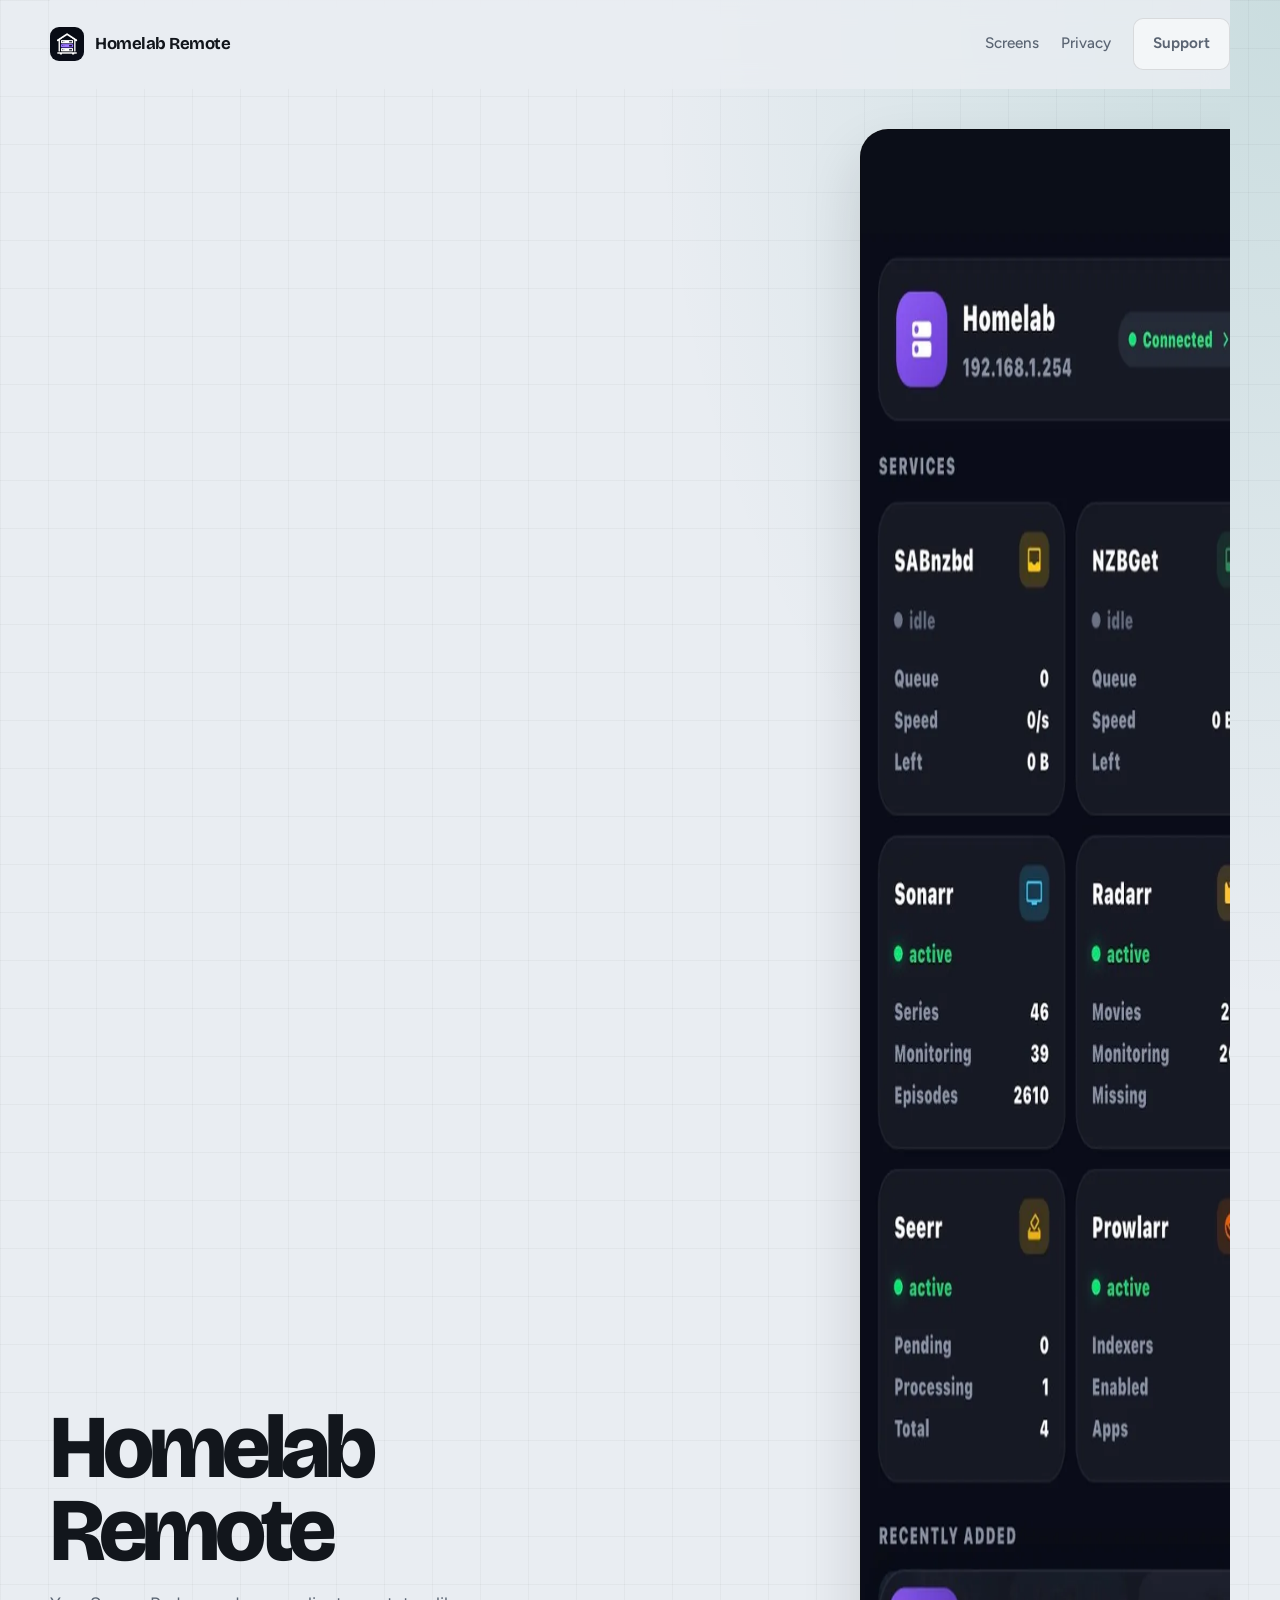
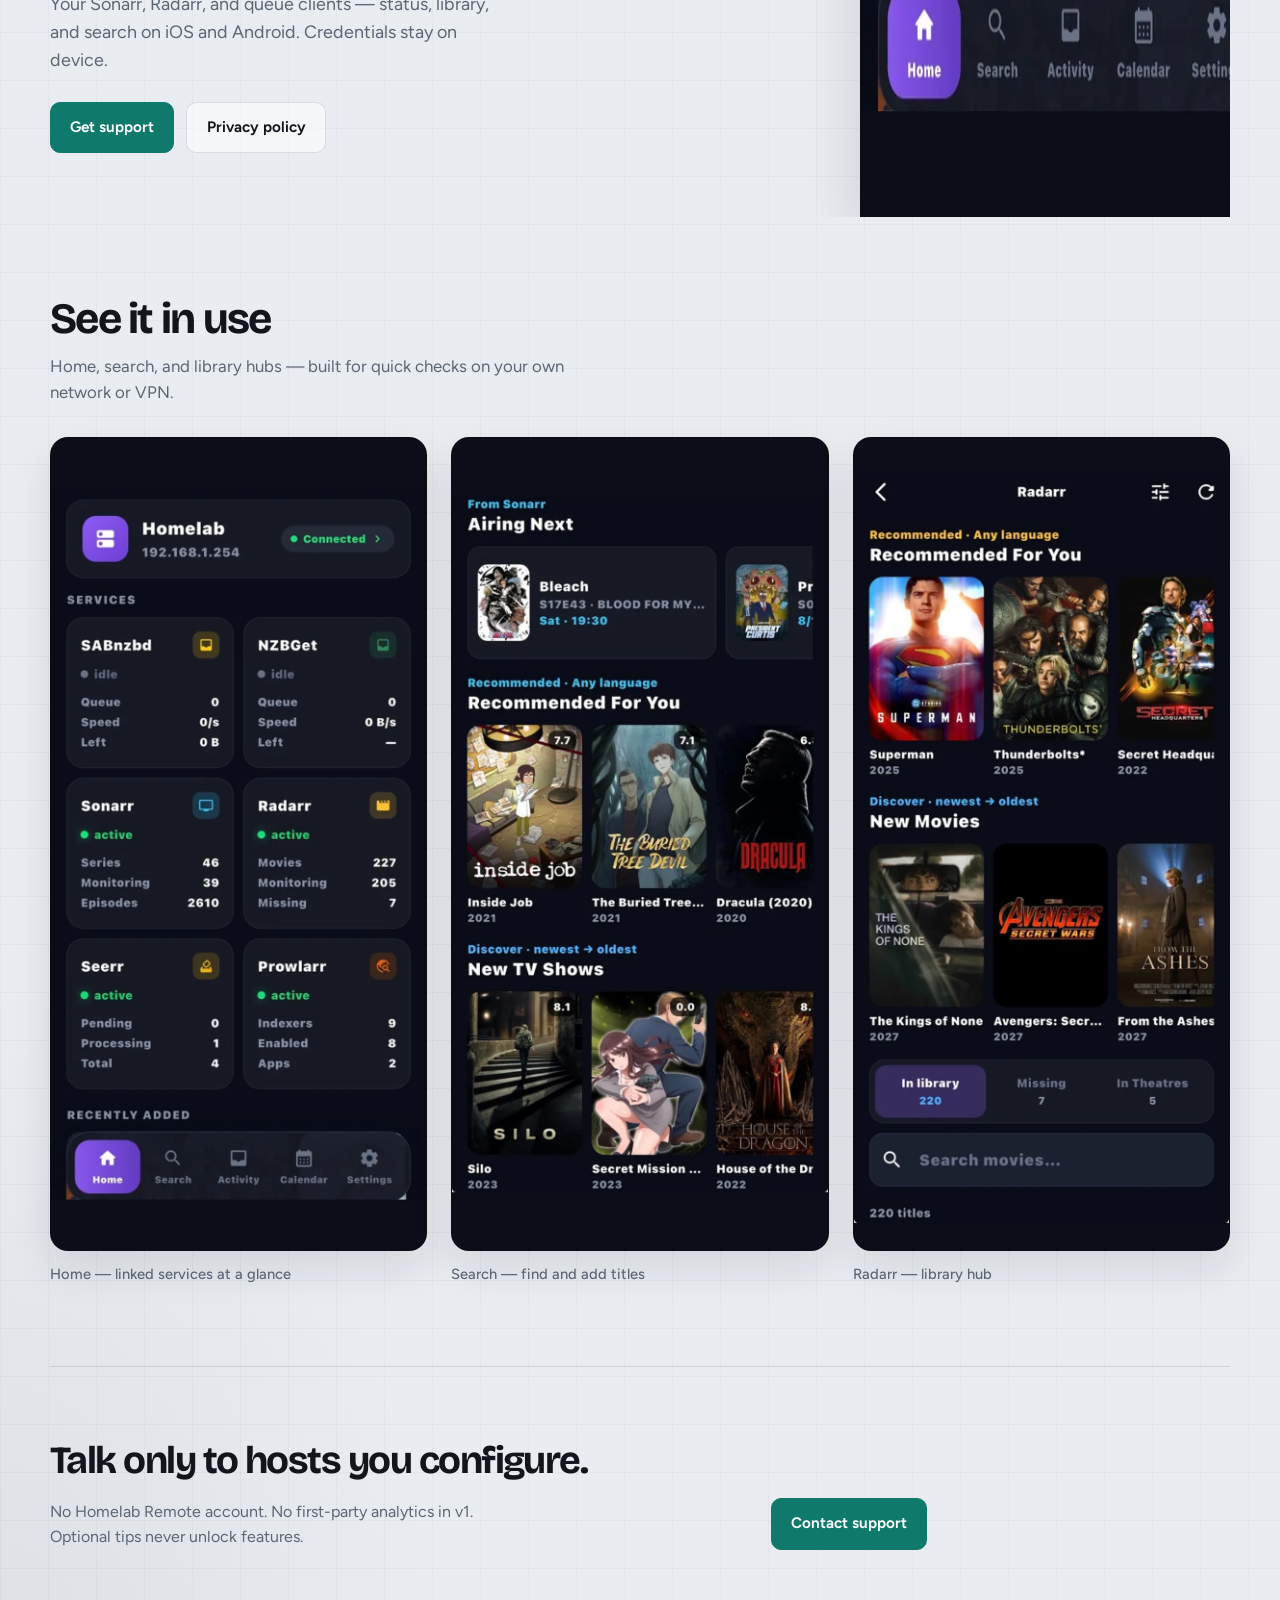
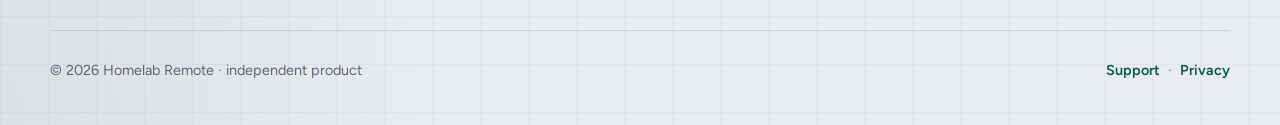
==== commit 3744e0f5: "Update privacy policy and support copy for StoreKit and Play Billing tips - Remove all Google Pay QR" ====
--- a/index.html
+++ b/index.html
@@ -29,7 +29,7 @@
       <div class="hero-copy">
         <h1 class="hero-brand">Homelab Remote</h1>
         <p class="hero-line">
-          Your Sonarr, Radarr, and queue clients — status, library, and search on your iPhone. Credentials stay on device.
+          Your Sonarr, Radarr, and queue clients — status, library, and search on iOS and Android. Credentials stay on device.
         </p>
         <div class="cta-row">
           <a class="btn btn-primary" href="support.html">Get support</a>
--- a/site.css
+++ b/site.css
@@ -183,7 +183,8 @@
 .gallery figure:nth-child(2) { animation-delay: 0.08s; }
 .gallery figure:nth-child(3) { animation-delay: 0.16s; }
 .gallery img {
-  width: 100%;
+  width: auto;
+  height: auto;
   border-radius: 18px;
   border: 1px solid var(--line);
   box-shadow: 0 18px 40px rgba(18, 22, 28, 0.1);
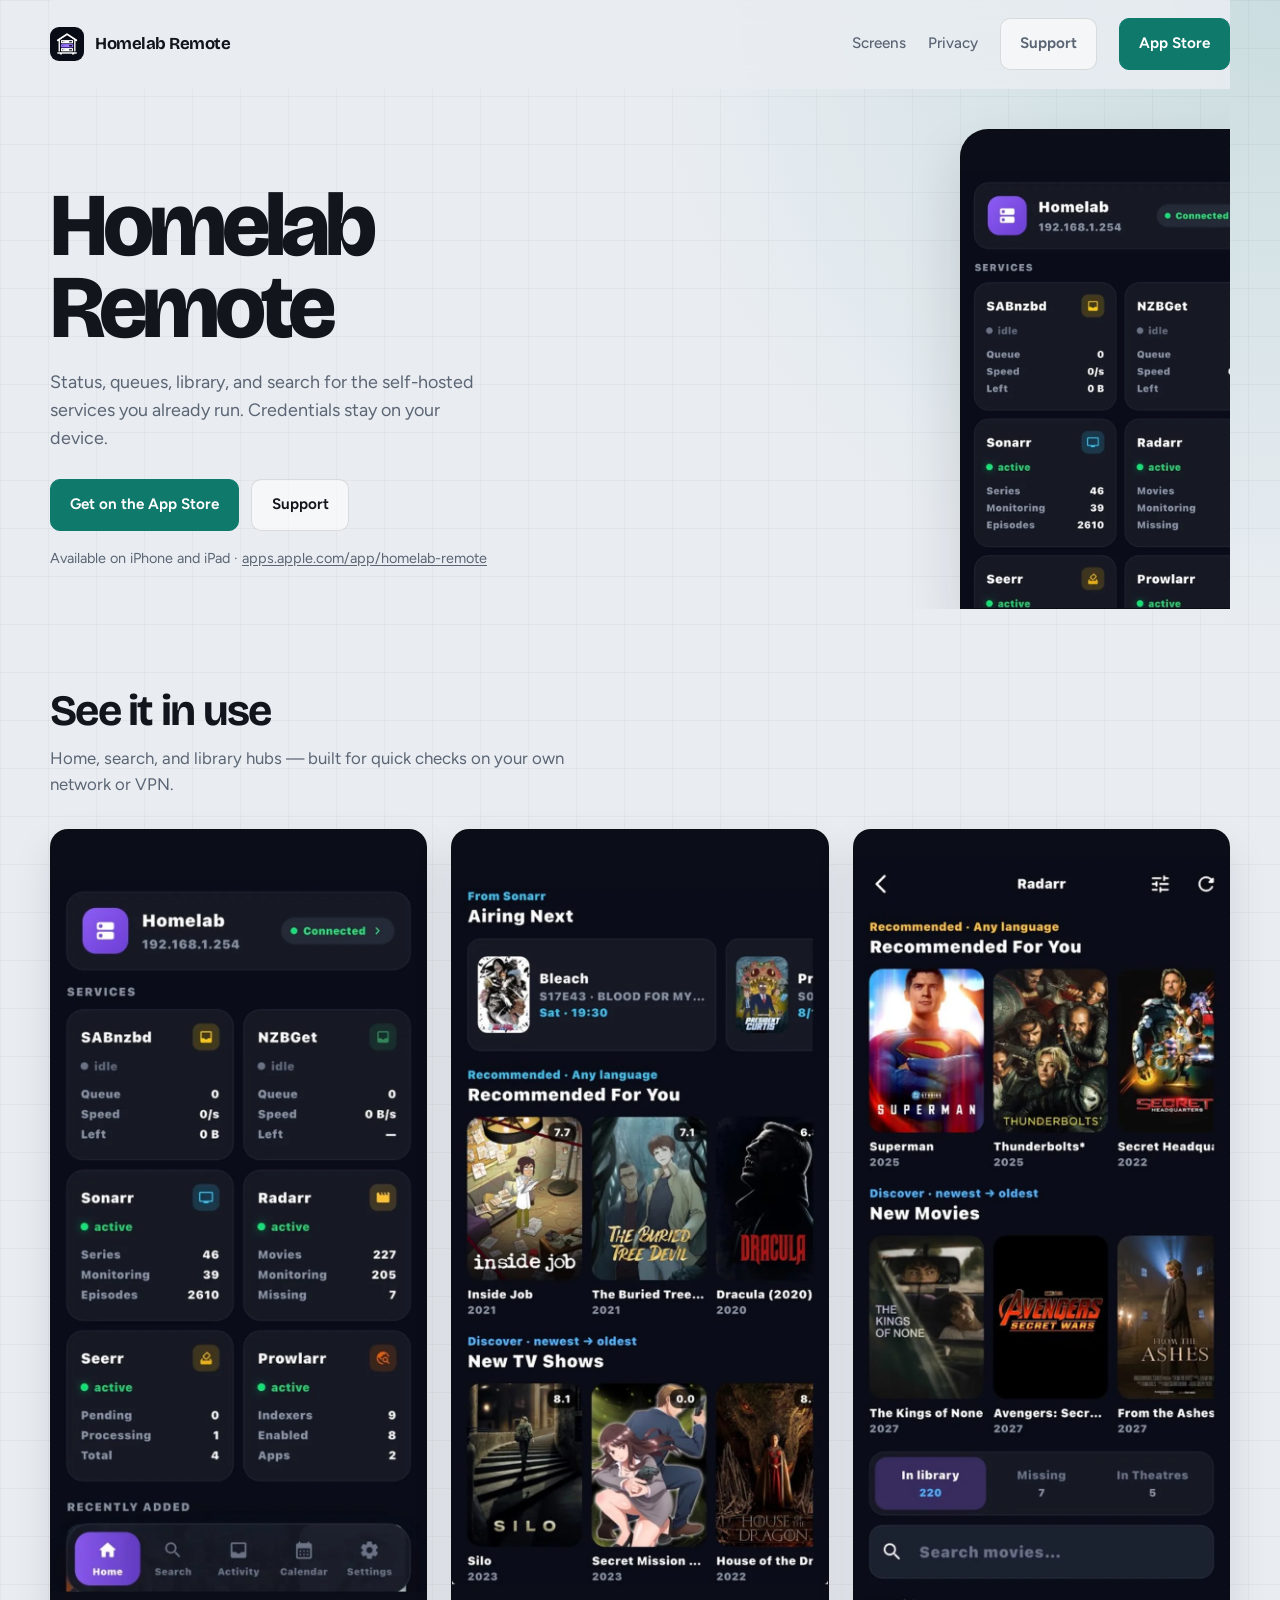
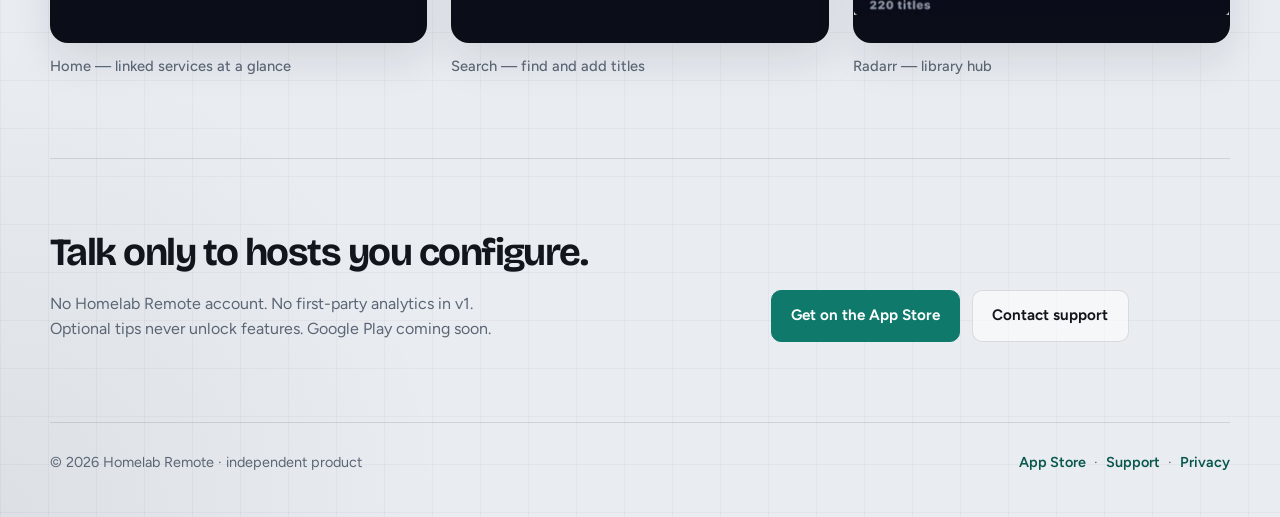
==== commit 8155a372: "Add App Store CTA now that Homelab Remote is live. Point the landing and support pages at the App St" ====
--- a/index.html
+++ b/index.html
@@ -4,7 +4,12 @@
   <meta charset="utf-8" />
   <meta name="viewport" content="width=device-width, initial-scale=1" />
   <title>Homelab Remote</title>
-  <meta name="description" content="Remote control for Sonarr, Radarr, SABnzbd, NZBGet, and the rest of your self-hosted stack — from your iPhone." />
+  <meta name="description" content="Remote dashboard for the self-hosted services you already run — now on the App Store for iPhone and iPad." />
+  <meta property="og:title" content="Homelab Remote" />
+  <meta property="og:description" content="Status, queues, library, and search for the services you host — credentials stay on your device." />
+  <meta property="og:url" content="https://theyogendradanwar.github.io/homelab-remote-site/" />
+  <meta property="og:image" content="https://theyogendradanwar.github.io/homelab-remote-site/media/app-icon.png" />
+  <link rel="canonical" href="https://theyogendradanwar.github.io/homelab-remote-site/" />
   <link rel="icon" href="media/app-icon.png" />
   <link rel="preconnect" href="https://fonts.googleapis.com" />
   <link rel="preconnect" href="https://fonts.gstatic.com" crossorigin />
@@ -22,6 +27,7 @@
         <a class="hide-sm" href="#gallery">Screens</a>
         <a class="hide-sm" href="privacy.html">Privacy</a>
         <a class="btn btn-ghost" href="support.html">Support</a>
+        <a class="btn btn-primary" href="https://apps.apple.com/app/homelab-remote/id6797537585" rel="noopener">App Store</a>
       </nav>
     </header>
 
@@ -29,12 +35,16 @@
       <div class="hero-copy">
         <h1 class="hero-brand">Homelab Remote</h1>
         <p class="hero-line">
-          Your Sonarr, Radarr, and queue clients — status, library, and search on iOS and Android. Credentials stay on device.
+          Status, queues, library, and search for the self-hosted services you already run. Credentials stay on your device.
         </p>
         <div class="cta-row">
-          <a class="btn btn-primary" href="support.html">Get support</a>
-          <a class="btn btn-ghost" href="privacy.html">Privacy policy</a>
+          <a class="btn btn-primary" href="https://apps.apple.com/app/homelab-remote/id6797537585" rel="noopener">Get on the App Store</a>
+          <a class="btn btn-ghost" href="support.html">Support</a>
         </div>
+        <p class="store-note">
+          Available on iPhone and iPad ·
+          <a href="https://apps.apple.com/app/homelab-remote/id6797537585" rel="noopener">apps.apple.com/app/homelab-remote</a>
+        </p>
       </div>
       <div class="hero-visual" aria-hidden="true">
         <img src="media/shot-home.webp" alt="" width="780" height="1688" />
@@ -65,16 +75,19 @@
     <section class="closing">
       <div>
         <h2>Talk only to hosts you configure.</h2>
-        <p>No Homelab Remote account. No first-party analytics in v1. Optional tips never unlock features.</p>
+        <p>No Homelab Remote account. No first-party analytics in v1. Optional tips never unlock features. Google Play coming soon.</p>
       </div>
-      <div>
-        <a class="btn btn-primary" href="support.html">Contact support</a>
+      <div class="closing-actions">
+        <a class="btn btn-primary" href="https://apps.apple.com/app/homelab-remote/id6797537585" rel="noopener">Get on the App Store</a>
+        <a class="btn btn-ghost" href="support.html">Contact support</a>
       </div>
     </section>
 
     <footer class="site-footer">
       <div>© <span id="y"></span> Homelab Remote · independent product</div>
       <div>
+        <a href="https://apps.apple.com/app/homelab-remote/id6797537585" rel="noopener">App Store</a>
+        &nbsp;·&nbsp;
         <a href="support.html">Support</a>
         &nbsp;·&nbsp;
         <a href="privacy.html">Privacy</a>
--- a/site.css
+++ b/site.css
@@ -28,7 +28,7 @@
   min-height: 100vh;
 }
 a { color: inherit; text-decoration: none; }
-img { max-width: 100%; display: block; }
+img { max-width: 100%; height: auto; display: block; }
 
 .wrap {
   width: min(1180px, calc(100% - 2.5rem));
@@ -103,12 +103,11 @@
   grid-template-columns: minmax(0, 0.95fr) minmax(0, 1.05fr);
   gap: 1.5rem;
   align-items: end;
-  min-height: calc(100svh - 4.5rem);
   padding: 2.5rem 0 0;
   overflow: hidden;
 }
 .hero-copy {
-  padding-bottom: 4rem;
+  padding-bottom: 2.5rem;
   animation: rise 0.8s ease both;
 }
 .hero-brand {
@@ -130,18 +129,37 @@
   flex-wrap: wrap;
   gap: 0.75rem;
 }
+.store-note {
+  margin: 1rem 0 0;
+  font-size: 0.9rem;
+  color: var(--muted);
+}
+.store-note a {
+  text-decoration: underline;
+  text-underline-offset: 2px;
+}
+.closing-actions {
+  display: flex;
+  flex-wrap: wrap;
+  gap: 0.75rem;
+  align-items: center;
+}
 
 .hero-visual {
   position: relative;
   display: flex;
   align-items: flex-end;
   justify-content: flex-end;
-  min-height: 560px;
   margin-right: calc((100vw - min(1180px, 100vw - 2.5rem)) / -2);
   animation: slide-in 1s cubic-bezier(0.22, 1, 0.36, 1) 0.15s both;
 }
 .hero-visual img {
-  width: min(420px, 78vw);
+  width: min(320px, 45vw);
+  max-height: 480px;
+  height: auto;
+  aspect-ratio: 780 / 1688;
+  object-fit: cover;
+  object-position: top;
   border-radius: 28px 0 0 0;
   box-shadow: var(--shadow);
   border: 1px solid var(--line);
@@ -183,7 +201,7 @@
 .gallery figure:nth-child(2) { animation-delay: 0.08s; }
 .gallery figure:nth-child(3) { animation-delay: 0.16s; }
 .gallery img {
-  width: auto;
+  width: 100%;
   height: auto;
   border-radius: 18px;
   border: 1px solid var(--line);
@@ -290,12 +308,17 @@
   }
   .hero-copy { padding-bottom: 1.5rem; }
   .hero-visual {
-    margin-right: -1.25rem;
+    margin-right: 0;
     min-height: 0;
     justify-content: center;
   }
   .hero-visual img {
-    width: min(300px, 72vw);
+    width: min(260px, 72vw);
+    max-height: 400px;
+    height: auto;
+    aspect-ratio: 780 / 1688;
+    object-fit: cover;
+    object-position: top;
     border-radius: 24px 24px 0 0;
     border-right: 1px solid var(--line);
   }
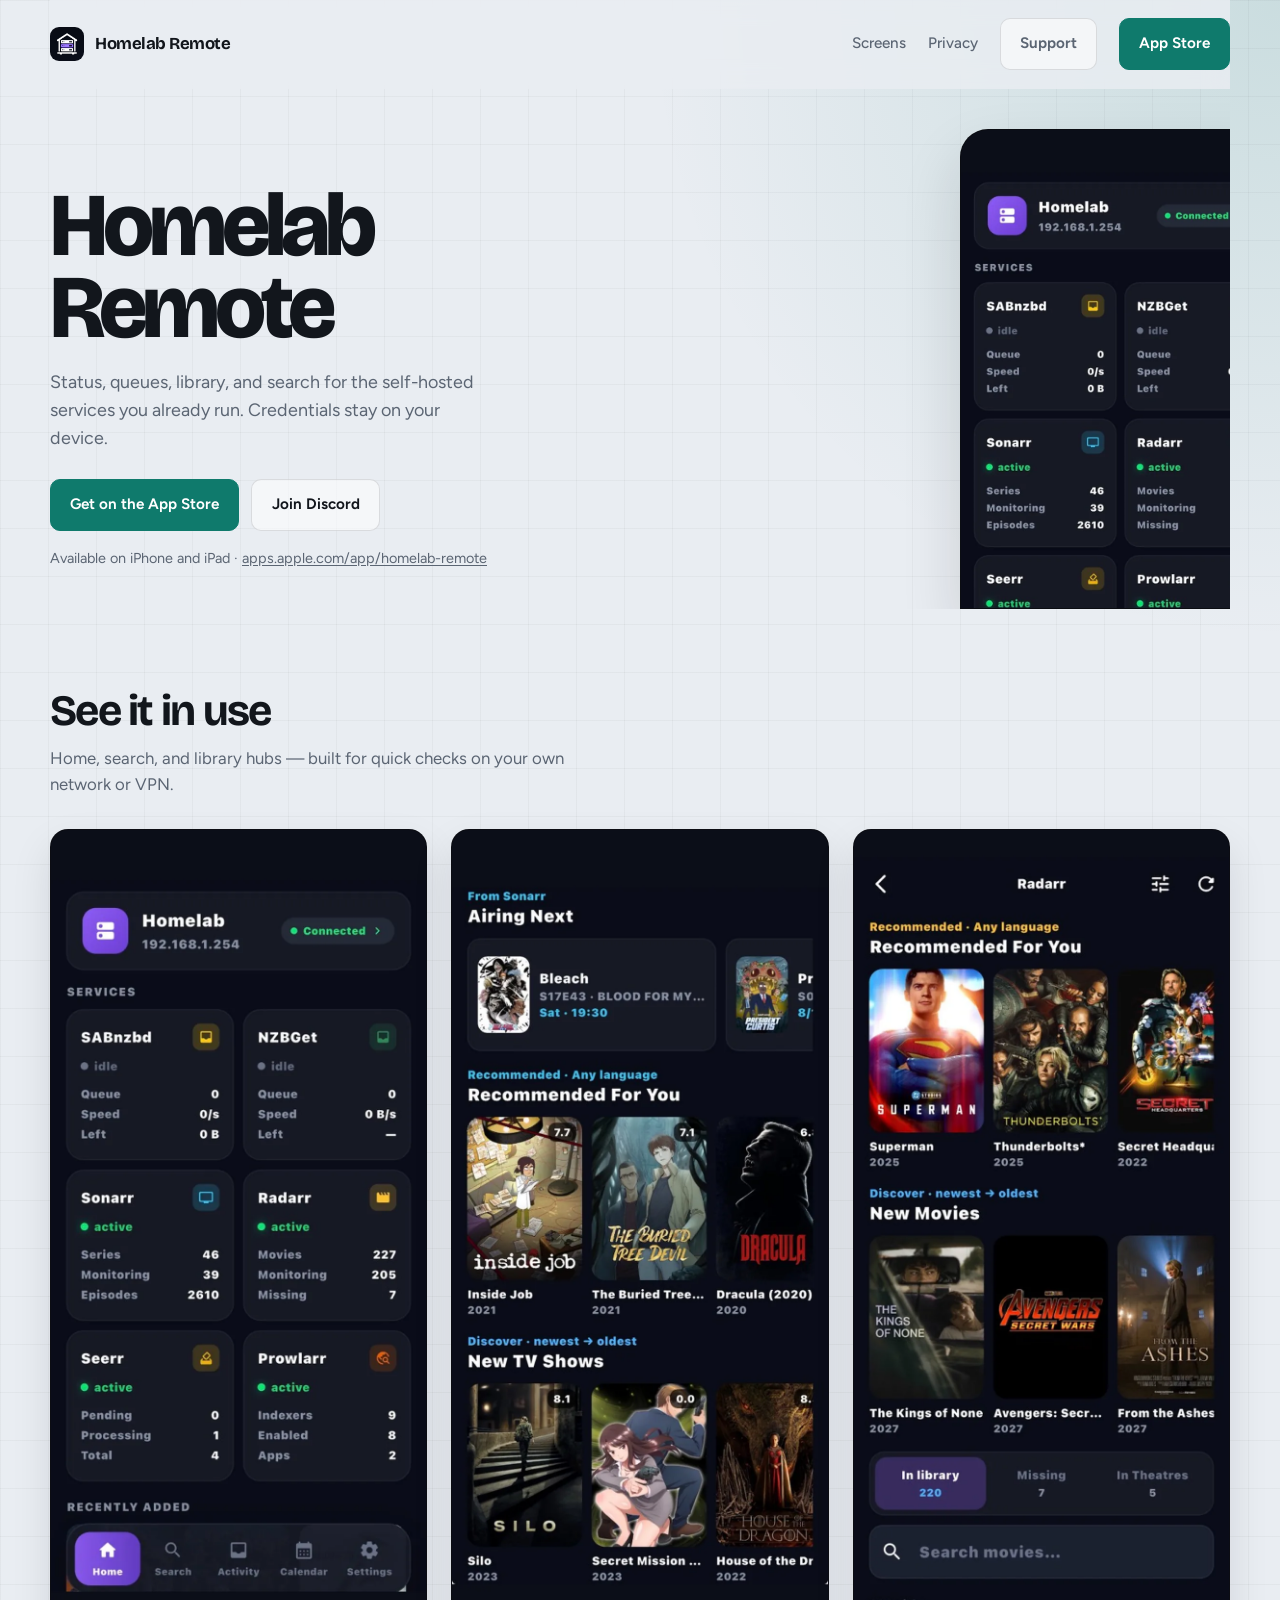
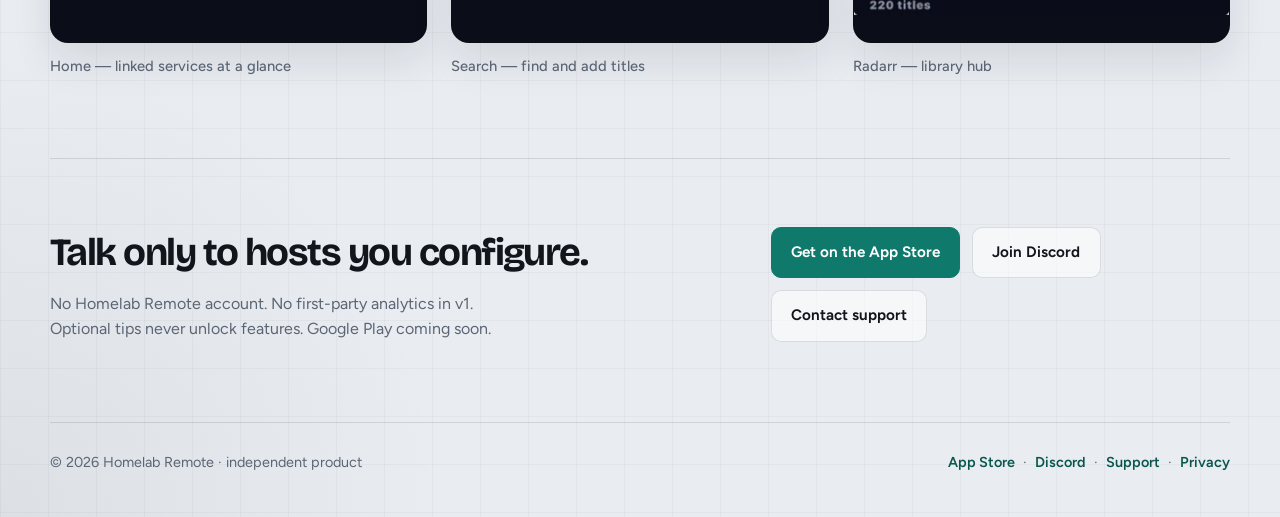
==== commit 711b349a: "Add Discord invite to landing and support pages. Co-authored-by: Cursor <cursoragent@cursor.com>" ====
--- a/index.html
+++ b/index.html
@@ -39,7 +39,7 @@
         </p>
         <div class="cta-row">
           <a class="btn btn-primary" href="https://apps.apple.com/app/homelab-remote/id6797537585" rel="noopener">Get on the App Store</a>
-          <a class="btn btn-ghost" href="support.html">Support</a>
+          <a class="btn btn-ghost" href="https://discord.gg/mcExTeN8hm" rel="noopener">Join Discord</a>
         </div>
         <p class="store-note">
           Available on iPhone and iPad ·
@@ -79,6 +79,7 @@
       </div>
       <div class="closing-actions">
         <a class="btn btn-primary" href="https://apps.apple.com/app/homelab-remote/id6797537585" rel="noopener">Get on the App Store</a>
+        <a class="btn btn-ghost" href="https://discord.gg/mcExTeN8hm" rel="noopener">Join Discord</a>
         <a class="btn btn-ghost" href="support.html">Contact support</a>
       </div>
     </section>
@@ -87,6 +88,8 @@
       <div>© <span id="y"></span> Homelab Remote · independent product</div>
       <div>
         <a href="https://apps.apple.com/app/homelab-remote/id6797537585" rel="noopener">App Store</a>
+        &nbsp;·&nbsp;
+        <a href="https://discord.gg/mcExTeN8hm" rel="noopener">Discord</a>
         &nbsp;·&nbsp;
         <a href="support.html">Support</a>
         &nbsp;·&nbsp;
